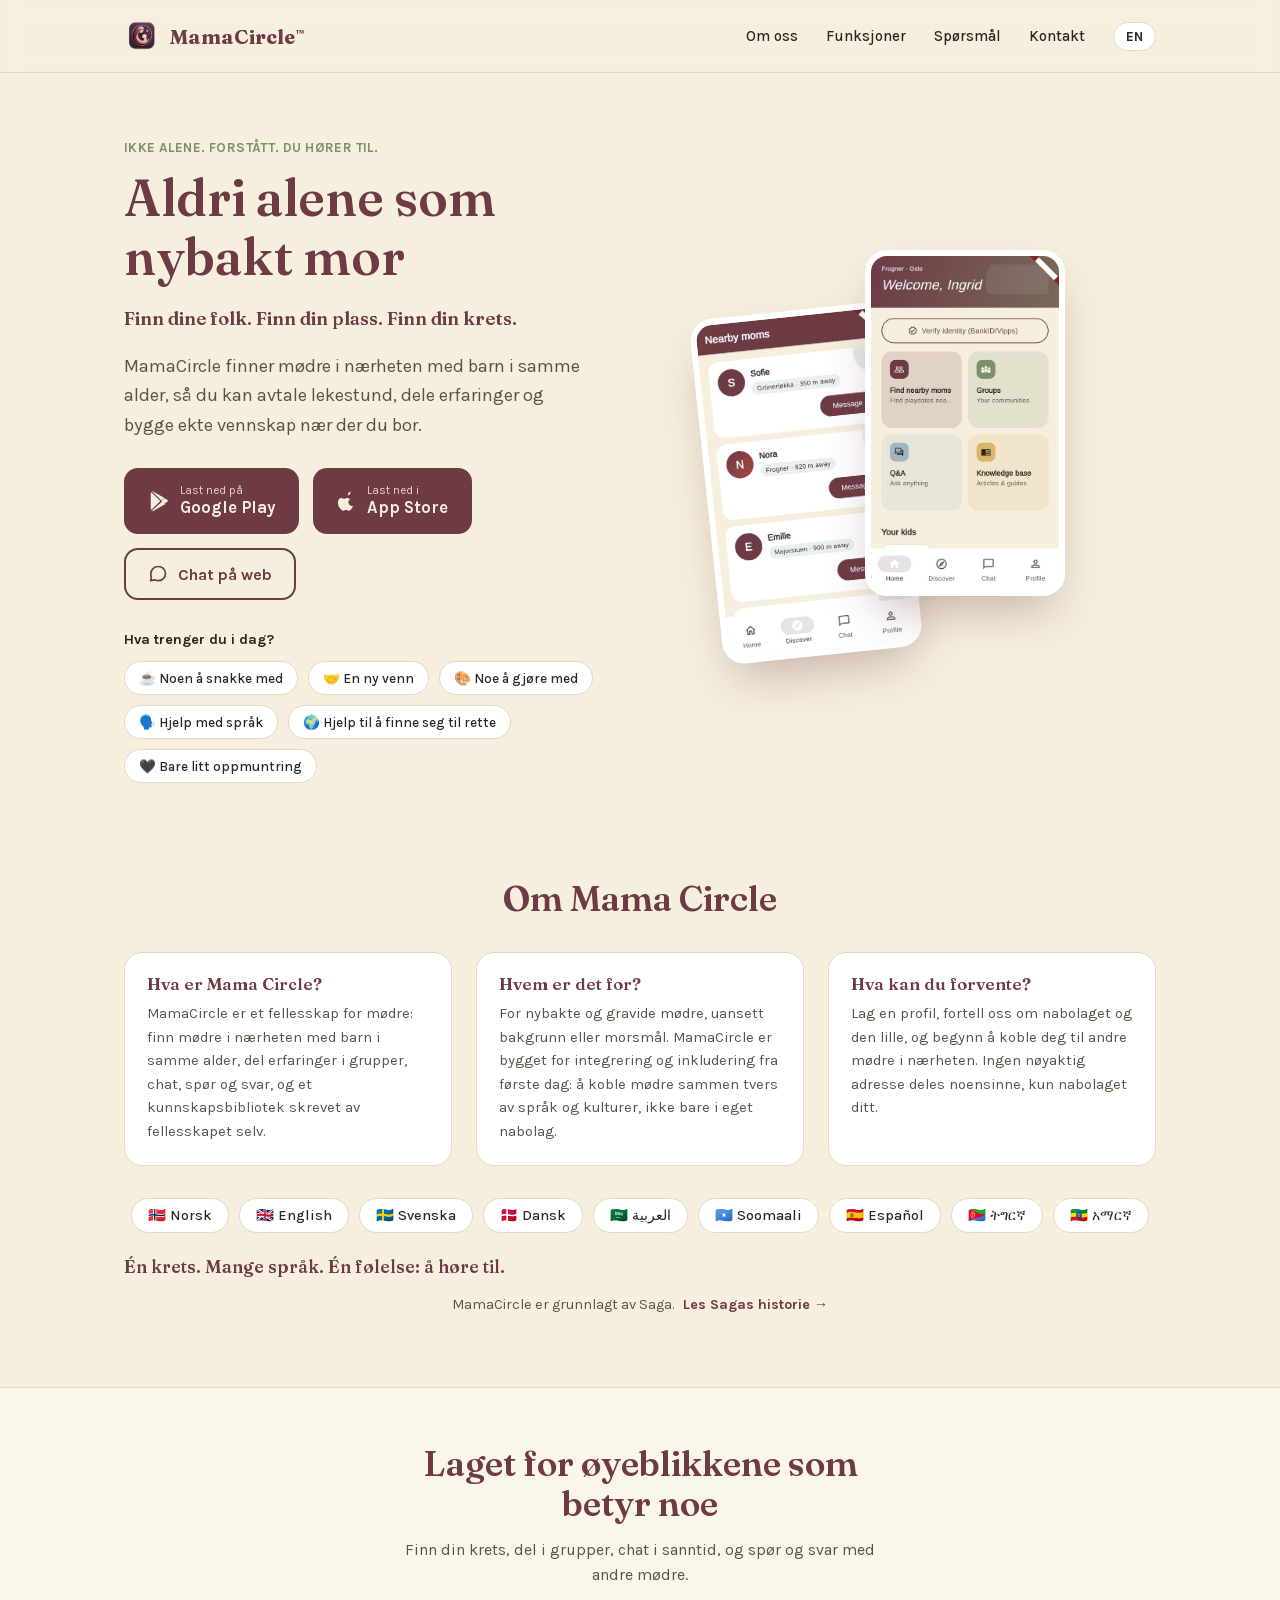
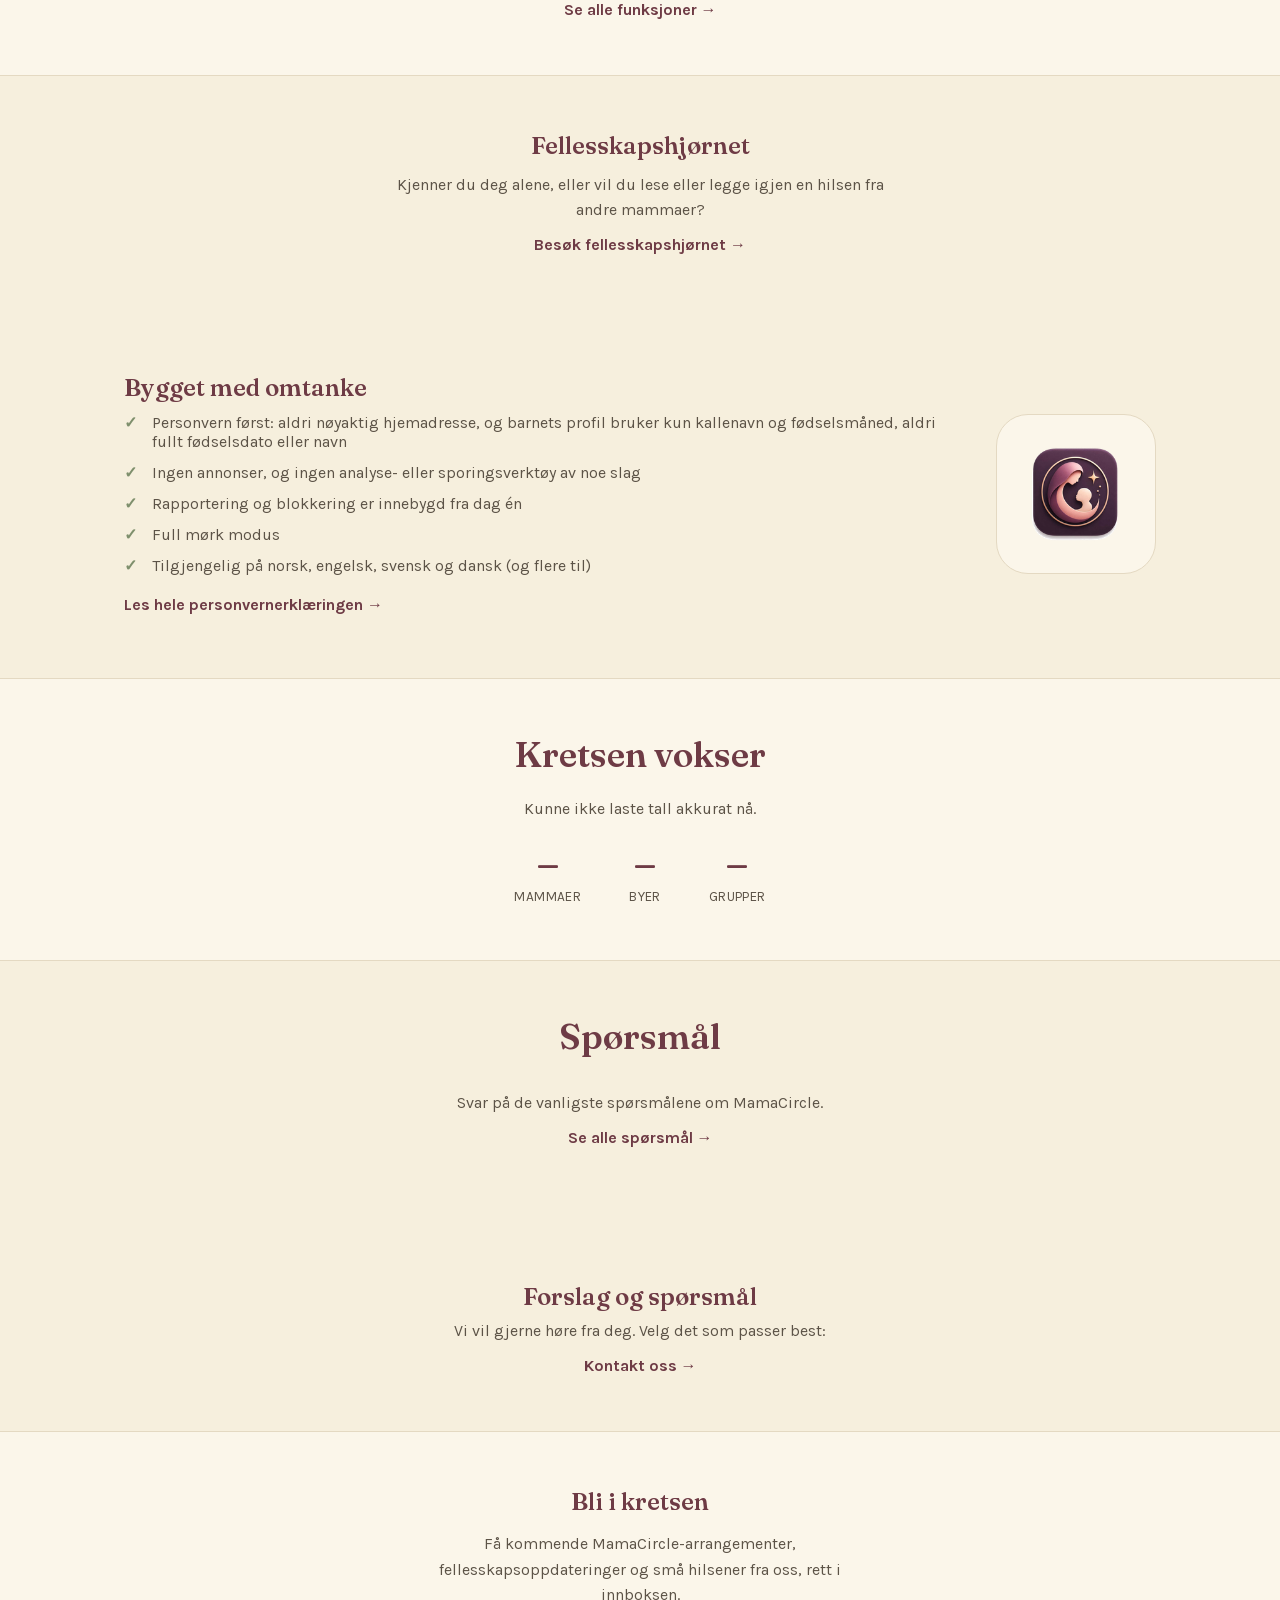
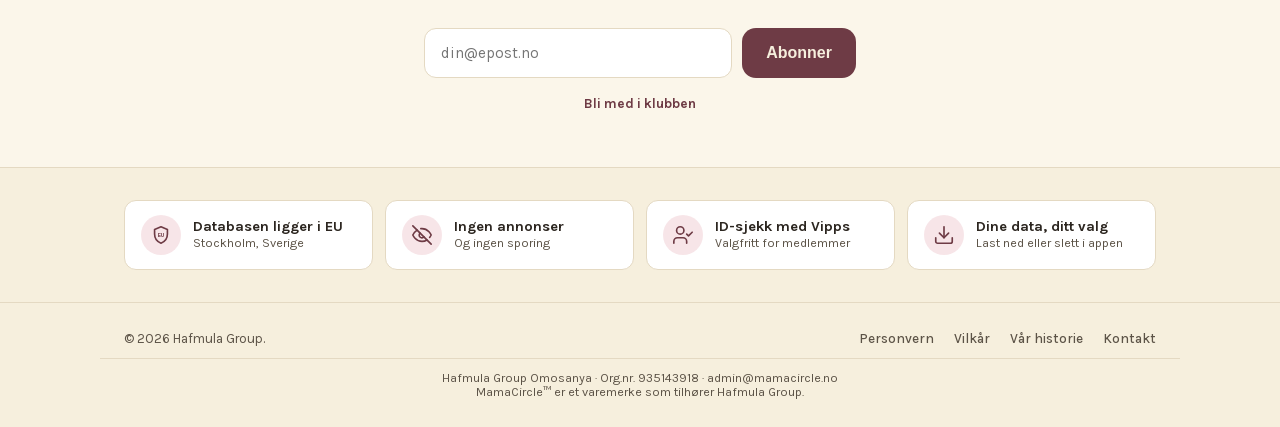
==== index.html @ 80c521e2 "Trust strip above the footer; fonts served from this site, not Google Four tiles on the seven main p" ====
<!doctype html>
<html lang="nb" data-lang="nb">
<head>
<meta charset="UTF-8">
<meta name="viewport" content="width=device-width, initial-scale=1.0">
<title>MamaCircle: Aldri alene som nybakt mor</title>
<meta name="description" content="MamaCircle kobler nybakte mødre sammen: finn mødre i nærheten med barn i samme alder, del erfaringer i grupper, chat, spørsmål og svar, og et kunnskapsbibliotek.">
<meta property="og:title" content="MamaCircle">
<meta property="og:description" content="Finn mødre i nærheten, del reisen, og stå aldri alene som mor.">
<meta property="og:image" content="https://mamacircle.no/assets/icons/og-image.jpg">
<meta property="og:type" content="website">
<meta property="og:url" content="https://mamacircle.no/">
<meta name="twitter:card" content="summary_large_image">
<link rel="icon" type="image/png" sizes="32x32" href="assets/icons/favicon-32.png">
<link rel="icon" type="image/png" sizes="16x16" href="assets/icons/favicon-16.png">
<link rel="apple-touch-icon" sizes="180x180" href="assets/icons/apple-touch-icon.png">
<link rel="preload" href="assets/fonts/karla-latin.woff2" as="font" type="font/woff2" crossorigin>
<link rel="preload" href="assets/fonts/fraunces-latin.woff2" as="font" type="font/woff2" crossorigin>
<link rel="stylesheet" href="styles.css">
</head>
<body>

<header class="site-header">
  <div class="wrap header-inner">
    <a class="brand" href="index.html">
      <img src="assets/icons/logo-96.png" alt="" width="36" height="36">
      <span>MamaCircle<sup class="tm" aria-hidden="true">™</sup></span>
    </a>
    <nav class="header-nav">
      <a href="index.html#about" data-i18n="nav.about">Om oss</a>
      <a href="features.html" data-i18n="nav.features">Funksjoner</a>
      <a href="faq.html" data-i18n="nav.faq">Spørsmål</a>
      <a href="contact.html" data-i18n="nav.contact">Kontakt</a>
      <button id="lang-toggle" class="lang-toggle" aria-label="Switch language">EN</button>
    </nav>
  </div>
</header>

<main id="top">

  <section class="hero">
    <div class="wrap hero-inner">
      <div class="hero-copy">
        <p class="hero-kicker" data-i18n="hero.kicker">Ikke alene. Forstått. Du hører til.</p>
        <h1 data-i18n="hero.title">Aldri alene som nybakt mor</h1>
        <p class="hero-tagline" data-i18n="hero.tagline">Finn dine folk. Finn din plass. Finn din krets.</p>
        <p class="hero-sub" data-i18n="hero.subtitle">MamaCircle finner mødre i nærheten med barn i samme alder, så du kan avtale lekestund, dele erfaringer og bygge ekte vennskap nær der du bor.</p>
        <div class="hero-actions">
          <a class="btn btn-primary store-badge" href="https://play.google.com/store/apps/details?id=com.hafmulagroup.mamacircle.app" target="_blank" rel="noopener">
            <svg viewBox="0 0 24 24" width="22" height="22" fill="currentColor" aria-hidden="true"><path d="M3.6 2.4c-.4.3-.6.8-.6 1.3v16.6c0 .5.2 1 .6 1.3l9.9-9.6L3.6 2.4Z"/><path d="M17.9 8.6 5.1 1.3c-.4-.2-.8-.2-1.1-.1l10.4 10.1 3.5-2.7Z"/><path d="M14.4 12l3.5 2.7 3-1.7c.9-.5.9-1.8 0-2.3l-3-1.7-3.5 2.7v.3Z"/><path d="M5.1 22.7c.3.1.7.1 1.1-.1l12.8-7.4-3.5-2.7L4 22.6l1.1.1Z"/></svg>
            <span>
              <small data-i18n="hero.get_it">Last ned på</small>
              Google Play
            </span>
          </a>
          <a class="btn btn-primary store-badge" href="https://apps.apple.com/no/app/mamacircle/id6808782591" target="_blank" rel="noopener">
            <svg viewBox="0 0 24 24" width="20" height="20" fill="currentColor" aria-hidden="true"><path d="M16.4 1c.1 1-.3 2-.9 2.8-.6.8-1.6 1.4-2.6 1.3-.1-1 .4-2 1-2.7.6-.8 1.7-1.4 2.5-1.4Zm2.9 17c-.5 1.1-.8 1.6-1.4 2.6-.9 1.3-2.1 3-3.6 3-1.4 0-1.7-.9-3.5-.9-1.8 0-2.2.9-3.6.9-1.5 0-2.6-1.5-3.5-2.8C1.4 18.1.4 14 1.7 11.1c.7-1.6 2-2.7 3.4-2.7 1.4 0 2.2.9 3.5.9 1.2 0 1.8-.9 3.5-.9 1.3 0 2.7.7 3.6 1.9-3.2 1.8-2.7 6.2 1.6 7.7Z"/></svg>
            <span>
              <small data-i18n="hero.appStoreSub">Last ned i</small>
              App Store
            </span>
          </a>
          <a class="btn btn-secondary" href="https://app.mamacircle.no" target="_blank" rel="noopener">
            <svg viewBox="0 0 24 24" width="20" height="20" fill="none" stroke="currentColor" stroke-width="2" stroke-linecap="round" stroke-linejoin="round" aria-hidden="true"><path d="M21 11.5a8.5 8.5 0 0 1-8.5 8.5 8.4 8.4 0 0 1-3.9-.94L3 20l1.06-3.5A8.4 8.4 0 0 1 3.5 11.5 8.5 8.5 0 0 1 12 3a8.5 8.5 0 0 1 9 8.5Z"/></svg>
            <span data-i18n="hero.chat_web">Chat på web</span>
          </a>
        </div>

        <div class="hero-needs">
          <p class="hero-needs-heading" data-i18n="hero.needToday">Hva trenger du i dag?</p>
          <div class="hero-needs-row">
            <a class="need-chip" href="https://app.mamacircle.no" target="_blank" rel="noopener" data-i18n="hero.needTalk">☕ Noen å snakke med</a>
            <a class="need-chip" href="#about" data-i18n="hero.needFriend">🤝 En ny venn</a>
            <a class="need-chip" href="#faq" data-i18n="hero.needActivity">🎨 Noe å gjøre med</a>
            <a class="need-chip" href="#languages" data-i18n="hero.needLanguage">🗣️ Hjelp med språk</a>
            <a class="need-chip" href="#about" data-i18n="hero.needSettling">🌍 Hjelp til å finne seg til rette</a>
            <a class="need-chip" href="community.html#alone" data-i18n="hero.needEncouragement">🖤 Bare litt oppmuntring</a>
          </div>
        </div>
      </div>
      <div class="hero-art" aria-hidden="true">
        <img class="phone-shot phone-shot-1" src="assets/screenshots/01_home.jpg" alt="">
        <img class="phone-shot phone-shot-2" src="assets/screenshots/02_discover.jpg" alt="">
      </div>
    </div>
  </section>

  <section id="about" class="about">
    <div class="wrap">
      <h2 data-i18n="about.heading">Om Mama Circle</h2>
      <div class="about-grid">
        <div class="about-card">
          <h3 data-i18n="about.what.heading">Hva er Mama Circle?</h3>
          <p data-i18n="about.what.body">MamaCircle er et fellesskap for mødre: finn mødre i nærheten med barn i samme alder, del erfaringer i grupper, chat, spør og svar, og et kunnskapsbibliotek skrevet av fellesskapet selv.</p>
        </div>
        <div class="about-card">
          <h3 data-i18n="about.who.heading">Hvem er det for?</h3>
          <p data-i18n="about.who.body">For nybakte og gravide mødre, uansett bakgrunn eller morsmål. MamaCircle er bygget for integrering og inkludering fra første dag: å koble mødre sammen tvers av språk og kulturer, ikke bare i eget nabolag.</p>
        </div>
        <div class="about-card">
          <h3 data-i18n="about.expect.heading">Hva kan du forvente?</h3>
          <p data-i18n="about.expect.body">Lag en profil, fortell oss om nabolaget og den lille, og begynn å koble deg til andre mødre i nærheten. Ingen nøyaktig adresse deles noensinne, kun nabolaget ditt.</p>
        </div>
      </div>
      <div id="languages" class="language-badges" aria-hidden="true">
        <span class="lang-badge">🇳🇴 Norsk</span>
        <span class="lang-badge">🇬🇧 English</span>
        <span class="lang-badge">🇸🇪 Svenska</span>
        <span class="lang-badge">🇩🇰 Dansk</span>
        <span class="lang-badge">🇸🇦 العربية</span>
        <span class="lang-badge">🇸🇴 Soomaali</span>
        <span class="lang-badge">🇪🇸 Español</span>
        <span class="lang-badge">🇪🇷 ትግርኛ</span>
        <span class="lang-badge">🇪🇹 አማርኛ</span>
      </div>
      <p class="languages-tagline" data-i18n="languages.tagline">Én krets. Mange språk. Én følelse: å høre til.</p>
      <p class="about-founder-mention">
        <span data-i18n="about.founder_mention">MamaCircle er grunnlagt av Saga.</span>
        <a class="link-more" href="founder.html" data-i18n="founder.teaser_cta">Les Sagas historie →</a>
      </p>
    </div>
  </section>

  <section id="features" class="features features-teaser">
    <div class="wrap section-teaser">
      <h2 data-i18n="features.heading">Laget for øyeblikkene som betyr noe</h2>
      <p data-i18n="features.teaser_body">Finn din krets, del i grupper, chat i sanntid, og spør og svar med andre mødre.</p>
      <a class="link-more" href="features.html" data-i18n="features.teaser_cta">Se alle funksjoner →</a>
    </div>
  </section>

  <section id="community" class="community-teaser">
    <div class="wrap section-teaser">
      <h2 data-i18n="community.teaser_heading">Fellesskapshjørnet</h2>
      <p data-i18n="community.teaser_body">Kjenner du deg alene, eller vil du lese eller legge igjen en hilsen fra andre mammaer?</p>
      <a class="link-more" href="community.html" data-i18n="community.teaser_cta">Besøk fellesskapshjørnet →</a>
    </div>
  </section>

  <section id="privacy" class="privacy">
    <div class="wrap privacy-inner">
      <div class="privacy-copy">
        <h2 data-i18n="privacy.heading">Bygget med omtanke</h2>
        <ul class="privacy-list">
          <li data-i18n="privacy.item1">Personvern først: aldri nøyaktig hjemadresse, og barnets profil bruker kun kallenavn og fødselsmåned, aldri fullt fødselsdato eller navn</li>
          <li data-i18n="privacy.item2">Ingen annonser, og ingen analyse- eller sporingsverktøy av noe slag</li>
          <li data-i18n="privacy.item3">Rapportering og blokkering er innebygd fra dag én</li>
          <li data-i18n="privacy.item4">Full mørk modus</li>
          <li data-i18n="privacy.item5">Tilgjengelig på norsk, engelsk, svensk og dansk (og flere til)</li>
        </ul>
        <a class="link-more" href="https://cashmula.github.io/mamacircle-legal/" target="_blank" rel="noopener" data-i18n="privacy.link">Les hele personvernerklæringen →</a>
      </div>
      <div class="privacy-art" aria-hidden="true">
        <img src="assets/icons/logo-192.png" alt="" width="120" height="120">
      </div>
    </div>
  </section>

  <section id="stats" class="stats">
    <div class="wrap">
      <h2 data-i18n="stats.heading">Kretsen vokser</h2>
      <p id="stats-loading" data-i18n="stats.loading">Teller kretsen...</p>
      <p id="stats-error" data-i18n="stats.error" hidden></p>
      <div id="stats-numbers" class="stats-numbers" hidden>
        <div class="stat-item">
          <span id="stat-mamas" class="stat-number">–</span>
          <span class="stat-label" data-i18n="stats.mamas">Mammaer</span>
        </div>
        <div class="stat-item">
          <span id="stat-cities" class="stat-number">–</span>
          <span class="stat-label" data-i18n="stats.cities">Byer</span>
        </div>
        <div class="stat-item">
          <span id="stat-groups" class="stat-number">–</span>
          <span class="stat-label" data-i18n="stats.groups">Grupper</span>
        </div>
      </div>
    </div>
  </section>

  <section id="faq" class="faq">
    <div class="wrap section-teaser">
      <h2 data-i18n="faq.heading">Spørsmål</h2>
      <p data-i18n="faq.teaser_body">Svar på de vanligste spørsmålene om MamaCircle.</p>
      <a class="link-more" href="faq.html" data-i18n="faq.teaser_cta">Se alle spørsmål →</a>
    </div>
  </section>

  <section id="contact" class="contact">
    <div class="wrap contact-inner section-teaser">
      <h2 data-i18n="contact.heading">Forslag og spørsmål</h2>
      <p data-i18n="contact.body">Vi vil gjerne høre fra deg. Velg det som passer best:</p>
      <a class="link-more" href="contact.html" data-i18n="contact.teaser_cta">Kontakt oss →</a>
    </div>
  </section>

  <section id="newsletter" class="newsletter">
    <div class="wrap newsletter-inner">
      <h2 data-i18n="newsletter.heading">Bli i kretsen</h2>
      <p data-i18n="newsletter.body">Få kommende MamaCircle-arrangementer, fellesskapsoppdateringer og små hilsener fra oss, rett i innboksen.</p>
      <form id="newsletter-form" class="newsletter-form">
        <input type="email" id="newsletter-email" required
               placeholder="din@epost.no" data-i18n-placeholder="newsletter.placeholder"
               aria-label="Email">
        <button type="submit" class="btn btn-primary" data-i18n="newsletter.button">Abonner</button>
      </form>
      <p id="newsletter-status" class="newsletter-status" hidden></p>
      <a class="link-more newsletter-secondary" href="#top" data-i18n="joinclub.button">Bli med i klubben</a>
    </div>
  </section>

</main>

<section class="trust" aria-labelledby="trust-heading">
  <div class="wrap">
    <h2 id="trust-heading" class="visually-hidden" data-i18n="trust.heading">Personvern og trygghet</h2>
    <ul class="trust-grid">
      <li><a class="trust-item" href="https://cashmula.github.io/mamacircle-legal/#transfers" target="_blank" rel="noopener">
        <span class="trust-icon" aria-hidden="true"><svg viewBox="0 0 24 24" fill="none" stroke="currentColor" stroke-width="1.8" stroke-linecap="round" stroke-linejoin="round"><path d="M12 3l7 3v5c0 4.5-3 8.5-7 10-4-1.5-7-5.5-7-10V6l7-3z"/><text x="12" y="14.6" text-anchor="middle" font-size="6.6" font-weight="700" fill="currentColor" stroke="none">EU</text></svg></span>
        <span class="trust-text"><span class="trust-title" data-i18n="trust.eu">Databasen ligger i EU</span><span class="trust-sub" data-i18n="trust.euSub">Stockholm, Sverige</span></span>
      </a></li>
      <li><a class="trust-item" href="https://cashmula.github.io/mamacircle-legal/#use" target="_blank" rel="noopener">
        <span class="trust-icon" aria-hidden="true"><svg viewBox="0 0 24 24" fill="none" stroke="currentColor" stroke-width="1.8" stroke-linecap="round" stroke-linejoin="round"><path d="M9.88 9.88a3 3 0 1 0 4.24 4.24"/><path d="M10.73 5.08A10.43 10.43 0 0 1 12 5c7 0 10 7 10 7a13.16 13.16 0 0 1-1.67 2.68"/><path d="M6.61 6.61A13.53 13.53 0 0 0 2 12s3 7 10 7a9.74 9.74 0 0 0 5.39-1.61"/><line x1="2" y1="2" x2="22" y2="22"/></svg></span>
        <span class="trust-text"><span class="trust-title" data-i18n="trust.ads">Ingen annonser</span><span class="trust-sub" data-i18n="trust.adsSub">Og ingen sporing</span></span>
      </a></li>
      <li><a class="trust-item" href="https://cashmula.github.io/mamacircle-legal/#collect" target="_blank" rel="noopener">
        <span class="trust-icon" aria-hidden="true"><svg viewBox="0 0 24 24" fill="none" stroke="currentColor" stroke-width="1.8" stroke-linecap="round" stroke-linejoin="round"><path d="M16 21v-2a4 4 0 0 0-4-4H6a4 4 0 0 0-4 4v2"/><circle cx="9" cy="7" r="4"/><polyline points="16 11 18 13 22 9"/></svg></span>
        <span class="trust-text"><span class="trust-title" data-i18n="trust.vipps">ID-sjekk med Vipps</span><span class="trust-sub" data-i18n="trust.vippsSub">Valgfritt for medlemmer</span></span>
      </a></li>
      <li><a class="trust-item" href="https://cashmula.github.io/mamacircle-legal/#rights" target="_blank" rel="noopener">
        <span class="trust-icon" aria-hidden="true"><svg viewBox="0 0 24 24" fill="none" stroke="currentColor" stroke-width="1.8" stroke-linecap="round" stroke-linejoin="round"><path d="M21 15v4a2 2 0 0 1-2 2H5a2 2 0 0 1-2-2v-4"/><polyline points="7 10 12 15 17 10"/><line x1="12" y1="15" x2="12" y2="3"/></svg></span>
        <span class="trust-text"><span class="trust-title" data-i18n="trust.data">Dine data, ditt valg</span><span class="trust-sub" data-i18n="trust.dataSub">Last ned eller slett i appen</span></span>
      </a></li>
    </ul>
  </div>
</section>

<footer class="site-footer">
  <div class="wrap footer-inner">
    <span data-i18n="footer.copy">© 2026 Hafmula Group.</span>
    <div class="footer-links">
      <a href="https://cashmula.github.io/mamacircle-legal/" target="_blank" rel="noopener" data-i18n="footer.privacy">Personvern</a>
      <a href="https://cashmula.github.io/mamacircle-legal/terms/" target="_blank" rel="noopener" data-i18n="footer.terms">Vilkår</a>
      <a href="founder.html" data-i18n="footer.founder">Vår historie</a>
      <a href="contact.html" data-i18n="footer.contact">Kontakt</a>
    </div>
  </div>
  <div class="wrap footer-legal" data-i18n="footer.legal">Hafmula Group Omosanya &middot; Org.nr. 935143918 &middot; <a href="mailto:admin@mamacircle.no">admin@mamacircle.no</a></div>
</footer>

<script src="i18n.js"></script>
<script src="site.js"></script>
</body>
</html>
---- styles.css ----
/* Fonts are served from this site, never from Google: loading them from
   fonts.googleapis.com sent every visitor's IP address to Google
   (2026-11-18). Fraunces and Karla, SIL Open Font License 1.1 (licences in
   assets/fonts/). Variable files from Google Fonts, latin and latin-ext only;
   the browser fetches latin-ext only for a character in its unicode-range. */
@font-face {
  font-family: "Fraunces";
  font-style: normal;
  font-weight: 600 700;
  font-display: swap;
  src: url(assets/fonts/fraunces-latin-ext.woff2) format("woff2");
  unicode-range: U+0100-02BA, U+02BD-02C5, U+02C7-02CC, U+02CE-02D7, U+02DD-02FF, U+0304, U+0308, U+0329, U+1D00-1DBF, U+1E00-1E9F, U+1EF2-1EFF, U+2020, U+20A0-20AB, U+20AD-20C4, U+2113, U+2C60-2C7F, U+A720-A7FF;
}
@font-face {
  font-family: "Fraunces";
  font-style: normal;
  font-weight: 600 700;
  font-display: swap;
  src: url(assets/fonts/fraunces-latin.woff2) format("woff2");
  unicode-range: U+0000-00FF, U+0131, U+0152-0153, U+02BB-02BC, U+02C6, U+02DA, U+02DC, U+0304, U+0308, U+0329, U+2000-206F, U+20AC, U+2122, U+2191, U+2193, U+2212, U+2215, U+FEFF, U+FFFD;
}
@font-face {
  font-family: "Karla";
  font-style: normal;
  font-weight: 400 700;
  font-display: swap;
  src: url(assets/fonts/karla-latin-ext.woff2) format("woff2");
  unicode-range: U+0100-02BA, U+02BD-02C5, U+02C7-02CC, U+02CE-02D7, U+02DD-02FF, U+0304, U+0308, U+0329, U+1D00-1DBF, U+1E00-1E9F, U+1EF2-1EFF, U+2020, U+20A0-20AB, U+20AD-20C4, U+2113, U+2C60-2C7F, U+A720-A7FF;
}
@font-face {
  font-family: "Karla";
  font-style: normal;
  font-weight: 400 700;
  font-display: swap;
  src: url(assets/fonts/karla-latin.woff2) format("woff2");
  unicode-range: U+0000-00FF, U+0131, U+0152-0153, U+02BB-02BC, U+02C6, U+02DA, U+02DC, U+0304, U+0308, U+0329, U+2000-206F, U+20AC, U+2122, U+2191, U+2193, U+2212, U+2215, U+FEFF, U+FFFD;
}

:root {
  --cream: #F6EFDD;
  --blush: #E8B4BC;
  --rosewood: #6E3B45;
  --sage: #7E8F6C;
  --mist: #9FB7C0;
  --surface: #FFFFFF;
  --surface-muted: #FBF6EA;
  --border: #E4D9C2;
  --ink: #2C2620;
  --ink-soft: #5C5347;
  --gold: #D9B76A;
}

@media (prefers-color-scheme: dark) {
  :root {
    --cream: #10262D;
    --blush: #B98089;
    --rosewood: #E0A3AC;
    --sage: #A9BD97;
    --mist: #BCD3DA;
    --surface: #16303A;
    --surface-muted: #1B3A45;
    --border: #2A4A55;
    --ink: #F2E9D8;
    --ink-soft: #C9BEAC;
    --gold: #E4C687;
  }
}

* { box-sizing: border-box; }

html, body {
  margin: 0;
  padding: 0;
  background: var(--cream);
  color: var(--ink);
  font-family: "Karla", sans-serif;
  scroll-behavior: smooth;
}

h1, h2, h3 {
  font-family: "Fraunces", serif;
  font-weight: 600;
  line-height: 1.15;
  margin: 0 0 0.5em;
  color: var(--rosewood);
}

p { line-height: 1.6; color: var(--ink-soft); }

a { color: var(--rosewood); text-decoration: none; }
a:hover { text-decoration: underline; }

.wrap {
  max-width: 1080px;
  margin: 0 auto;
  padding: 0 24px;
}

/* Header */
.site-header {
  position: sticky;
  top: 0;
  z-index: 10;
  background: color-mix(in srgb, var(--cream) 88%, transparent);
  backdrop-filter: blur(8px);
  border-bottom: 1px solid var(--border);
}

.header-inner {
  display: flex;
  align-items: center;
  justify-content: space-between;
  height: 72px;
}

.brand {
  display: flex;
  align-items: center;
  gap: 10px;
  font-family: "Fraunces", serif;
  font-weight: 700;
  font-size: 1.25rem;
  color: var(--rosewood);
}
.brand img { border-radius: 10px; }

.header-nav {
  display: flex;
  align-items: center;
  gap: 28px;
}
.header-nav a {
  color: var(--ink);
  font-weight: 500;
  font-size: 0.95rem;
}

.lang-toggle {
  border: 1px solid var(--border);
  background: var(--surface);
  color: var(--ink);
  font-family: "Karla", sans-serif;
  font-weight: 700;
  font-size: 0.85rem;
  padding: 6px 12px;
  border-radius: 999px;
  cursor: pointer;
}
.lang-toggle:hover { border-color: var(--rosewood); color: var(--rosewood); }

/* Hero */
.hero { padding: 64px 0 40px; }

.hero-inner {
  display: grid;
  grid-template-columns: 1.1fr 1fr;
  gap: 48px;
  align-items: center;
}

.hero-copy h1 {
  font-size: clamp(2.1rem, 4vw, 3.2rem);
  max-width: 14ch;
}

.hero-sub {
  font-size: 1.15rem;
  max-width: 42ch;
  margin-bottom: 28px;
}

.hero-actions {
  margin-bottom: 14px;
  display: flex;
  flex-wrap: wrap;
  gap: 14px;
}

.btn {
  display: inline-flex;
  align-items: center;
  gap: 10px;
  padding: 14px 22px;
  border-radius: 14px;
  font-weight: 700;
  font-size: 1rem;
  cursor: pointer;
  border: 2px solid transparent;
}

.btn-secondary {
  background: transparent;
  border-color: var(--rosewood);
  color: var(--rosewood);
}
.btn-secondary:hover { background: color-mix(in srgb, var(--rosewood) 10%, transparent); text-decoration: none; }

.btn-primary {
  background: var(--rosewood);
  color: var(--cream);
}
.btn-primary:hover { background: color-mix(in srgb, var(--rosewood) 88%, black); text-decoration: none; }

.store-badge small {
  display: block;
  font-weight: 400;
  font-size: 0.72rem;
  opacity: 0.85;
  text-transform: none;
}
.store-badge span { line-height: 1.2; font-size: 1.05rem; }

.hero-note {
  font-size: 0.85rem;
  color: var(--ink-soft);
  max-width: 38ch;
}

.hero-download-steps {
  font-size: 0.85rem;
  color: var(--ink-soft);
  max-width: 42ch;
  margin: 0 0 14px;
  padding-left: 0;
}
.hero-download-steps-iphone-note {
  margin: 0 0 10px;
}
.hero-download-steps-heading {
  font-weight: 700;
  color: var(--ink);
  margin-bottom: 6px;
}
.hero-download-steps-list {
  margin: 0;
  padding-left: 1.3em;
}
.hero-download-steps-list li { margin-bottom: 3px; }

.hero-art {
  position: relative;
  height: 420px;
  display: flex;
  justify-content: center;
}
.phone-shot {
  position: absolute;
  width: 200px;
  border-radius: 22px;
  box-shadow: 0 24px 48px -12px color-mix(in srgb, var(--rosewood) 35%, transparent);
  border: 6px solid var(--surface);
}
.phone-shot-1 { top: 0; left: 38%; z-index: 2; }
.phone-shot-2 { top: 60px; left: 4%; transform: rotate(-6deg); z-index: 1; }

/* Features */
.features { padding: 56px 0; background: var(--surface-muted); border-top: 1px solid var(--border); border-bottom: 1px solid var(--border); }
.features h2 { text-align: center; font-size: clamp(1.6rem, 3vw, 2.2rem); margin-bottom: 40px; }
.features-teaser h2 { margin-bottom: 12px; }

.feature-grid {
  display: grid;
  grid-template-columns: repeat(4, 1fr);
  gap: 24px;
}

.feature-card {
  background: var(--surface);
  border: 1px solid var(--border);
  border-radius: 18px;
  padding: 20px;
  display: flex;
  flex-direction: column;
}

.feature-shot {
  width: 100%;
  border-radius: 12px;
  margin-bottom: 16px;
  border: 1px solid var(--border);
}

.feature-card h3 {
  font-size: 1.1rem;
  margin-bottom: 8px;
}

.feature-card p {
  font-size: 0.92rem;
  margin: 0;
}

/* Privacy */
.privacy { padding: 64px 0; }
.privacy-inner {
  display: grid;
  grid-template-columns: 1fr auto;
  gap: 48px;
  align-items: center;
}

.privacy-list {
  padding: 0;
  margin: 0 0 20px;
  list-style: none;
  display: flex;
  flex-direction: column;
  gap: 12px;
}
.privacy-list li {
  padding-left: 28px;
  position: relative;
  color: var(--ink-soft);
}
.privacy-list li::before {
  content: "✓";
  position: absolute;
  left: 0;
  color: var(--sage);
  font-weight: 700;
}

.link-more { font-weight: 700; }

.privacy-art {
  width: 160px;
  height: 160px;
  border-radius: 32px;
  background: var(--surface-muted);
  border: 1px solid var(--border);
  display: flex;
  align-items: center;
  justify-content: center;
}

/* Hero additions: kicker, tagline, needs-today chips */
.hero-kicker {
  font-family: "Karla", sans-serif;
  font-weight: 700;
  font-size: 0.85rem;
  letter-spacing: 0.03em;
  text-transform: uppercase;
  color: var(--sage);
  margin: 0 0 10px;
}
.hero-tagline {
  font-family: "Fraunces", serif;
  font-weight: 600;
  font-size: 1.15rem;
  color: var(--rosewood);
  margin: -8px 0 16px;
}
.hero-needs { margin-top: 28px; }
.hero-needs-heading {
  font-weight: 700;
  font-size: 0.9rem;
  color: var(--ink);
  margin: 0 0 10px;
}
.hero-needs-row { display: flex; flex-wrap: wrap; gap: 10px; }
.need-chip {
  display: inline-block;
  padding: 8px 14px;
  border-radius: 999px;
  background: var(--surface);
  border: 1px solid var(--border);
  color: var(--ink);
  font-size: 0.85rem;
  font-weight: 500;
}
.need-chip:hover { border-color: var(--rosewood); color: var(--rosewood); text-decoration: none; }

/* About */
.about { padding: 56px 0; }
.about h2 { text-align: center; margin-bottom: 32px; font-size: clamp(1.6rem, 3vw, 2.2rem); }
.about-grid { display: grid; grid-template-columns: repeat(3, 1fr); gap: 24px; }
.about-card {
  background: var(--surface);
  border: 1px solid var(--border);
  border-radius: 18px;
  padding: 22px;
}
.about-card h3 { font-size: 1.05rem; margin-bottom: 8px; }
.about-card p { font-size: 0.92rem; margin: 0; }
.about .language-badges { margin-top: 32px; }
.about-founder-mention { text-align: center; font-size: 0.9rem; color: var(--ink-soft); margin-top: 12px; }
.about-founder-mention .link-more { margin-left: 6px; }

/* Founder */
.founder { padding: 64px 0; background: var(--surface-muted); border-top: 1px solid var(--border); border-bottom: 1px solid var(--border); }
.founder-inner { max-width: 720px; margin: 0 auto; text-align: center; }
.founder-copy { text-align: left; }
.founder-copy h2 { text-align: center; margin-bottom: 20px; }
.founder-signature {
  font-family: "Fraunces", serif;
  font-weight: 700;
  color: var(--rosewood);
  margin-top: 20px;
}

/* Languages */
.languages { padding: 56px 0; text-align: center; }
.languages h2 { margin-bottom: 24px; font-size: clamp(1.6rem, 3vw, 2.2rem); }
.language-badges { display: flex; flex-wrap: wrap; justify-content: center; gap: 10px; margin-bottom: 20px; }
.lang-badge {
  padding: 8px 16px;
  border-radius: 999px;
  background: var(--surface);
  border: 1px solid var(--border);
  font-size: 0.9rem;
  font-weight: 500;
}
.languages-tagline {
  font-family: "Fraunces", serif;
  font-weight: 600;
  color: var(--rosewood);
  font-size: 1.1rem;
  margin: 0;
}

/* Men With Babies */
.menwithbabies { padding: 8px 0 40px; }
.menwithbabies-inner {
  max-width: 480px;
  margin: 0 auto;
  text-align: center;
  background: var(--surface);
  border: 1px dashed var(--border);
  border-radius: 18px;
  padding: 24px;
}
.badge-soon {
  display: inline-block;
  background: var(--gold);
  color: var(--ink);
  font-weight: 700;
  font-size: 0.72rem;
  text-transform: uppercase;
  letter-spacing: 0.04em;
  padding: 4px 12px;
  border-radius: 999px;
  margin-bottom: 10px;
}
.menwithbabies-inner h3 { margin-bottom: 6px; font-size: 1.05rem; }
.menwithbabies-inner p { margin: 0; font-size: 0.9rem; }

/* Community teaser (homepage) + intro (community.html) */
.community-teaser { padding: 56px 0; }
.community-intro { padding: 64px 0 24px; }
.community-intro h1 { text-align: center; font-size: clamp(1.6rem, 3vw, 2.2rem); }

/* You're not alone */
.alone { padding: 48px 0; text-align: center; }
.alone-inner { max-width: 560px; margin: 0 auto; }
.alone-reveal {
  margin-top: 20px;
  padding: 20px;
  background: var(--surface-muted);
  border: 1px solid var(--border);
  border-radius: 18px;
}
.alone-reveal h3 { margin-bottom: 8px; }
.alone-reveal p { margin-bottom: 12px; }

/* Little note */
.note { padding: 40px 0; text-align: center; }
.note-inner { max-width: 520px; margin: 0 auto; }
.note h3 { font-size: 1rem; margin-bottom: 14px; }
.note-text {
  font-family: "Fraunces", serif;
  font-style: italic;
  font-size: 1.15rem;
  color: var(--ink);
  margin: 0 0 6px;
}
.note-place { font-size: 0.85rem; color: var(--ink-soft); margin: 0 0 14px; }

/* Leave-a-note page (note.html): a real form, not a mailto link */
.write-note { padding: 64px 0 80px; }
.write-note h2 { font-size: clamp(1.6rem, 3vw, 2.2rem); }
.note-form { display: flex; flex-direction: column; gap: 10px; margin-top: 20px; text-align: left; }
.note-form label { font-size: 0.85rem; color: var(--ink-soft); margin-top: 6px; }
.note-form textarea,
.note-form input[type="text"] {
  padding: 12px 16px;
  border-radius: 12px;
  border: 1px solid var(--border);
  background: var(--surface);
  color: var(--ink);
  font-family: "Karla", sans-serif;
  font-size: 0.95rem;
  resize: vertical;
}
.note-form button { margin-top: 6px; align-self: flex-start; }
.note-form-note { font-size: 0.85rem; color: var(--ink-soft); margin-top: 16px; }

/* Stats */
.stats { padding: 56px 0; text-align: center; background: var(--surface-muted); border-top: 1px solid var(--border); border-bottom: 1px solid var(--border); }
.stats h2 { margin-bottom: 20px; font-size: clamp(1.6rem, 3vw, 2.2rem); }
.stats-numbers { display: flex; justify-content: center; gap: 48px; flex-wrap: wrap; }
.stat-item { display: flex; flex-direction: column; align-items: center; }
.stat-number {
  font-family: "Fraunces", serif;
  font-weight: 700;
  font-size: clamp(1.8rem, 4vw, 2.6rem);
  color: var(--rosewood);
}
.stat-label { font-size: 0.85rem; color: var(--ink-soft); text-transform: uppercase; letter-spacing: 0.03em; }

/* Testimonials */
.testimonials { padding: 56px 0; }
.testimonials h2 { text-align: center; margin-bottom: 24px; font-size: clamp(1.6rem, 3vw, 2.2rem); }
.testimonials-empty, #testimonials-empty { text-align: center; max-width: 440px; margin: 0 auto; }
.testimonials-list { display: grid; grid-template-columns: repeat(3, 1fr); gap: 20px; }
.testimonial-card {
  background: var(--surface);
  border: 1px solid var(--border);
  border-radius: 18px;
  padding: 20px;
  margin: 0;
}
.testimonial-card p { font-style: italic; margin: 0 0 10px; }
.testimonial-card cite { font-size: 0.85rem; color: var(--ink-soft); }

/* Contact */
.contact { padding: 56px 0; text-align: center; }
.contact h2 { margin-bottom: 8px; }
.contact-buttons { display: flex; flex-wrap: wrap; justify-content: center; gap: 12px; margin-top: 20px; }
.contact-business { margin-top: 28px; font-size: 0.9rem; }

/* Newsletter */
.newsletter { padding: 56px 0; background: var(--surface-muted); border-top: 1px solid var(--border); border-bottom: 1px solid var(--border); text-align: center; }
.newsletter-inner { max-width: 480px; margin: 0 auto; }
.newsletter-form { display: flex; gap: 10px; margin-top: 20px; }
.newsletter-form input {
  flex: 1;
  padding: 12px 16px;
  border-radius: 12px;
  border: 1px solid var(--border);
  background: var(--surface);
  color: var(--ink);
  font-family: "Karla", sans-serif;
  font-size: 0.95rem;
}
.newsletter-status { margin-top: 14px; font-size: 0.9rem; color: var(--ink-soft); }
.newsletter-secondary { display: block; margin-top: 18px; font-size: 0.85rem; }

/* FAQ */
.faq { padding: 56px 0 80px; }
.faq h2 { text-align: center; margin-bottom: 32px; font-size: clamp(1.6rem, 3vw, 2.2rem); }
.faq-item {
  max-width: 720px;
  margin: 0 auto 24px;
  padding-bottom: 24px;
  border-bottom: 1px solid var(--border);
}
.faq-item:last-child { border-bottom: none; }
.faq-item h3 { font-size: 1.05rem; margin-bottom: 6px; color: var(--ink); }
.faq-item p { margin: 0; font-size: 0.95rem; }

/* Homepage teaser stubs (faq/contact/founder full content lives on its own
   page; these are the short "read more" previews left at the same section
   id so old anchor links keep resolving to something real). */
.section-teaser { max-width: 560px; margin: 0 auto; text-align: center; }
.section-teaser p { margin: 0 0 12px; }

/* Footer */
.site-footer {
  border-top: 1px solid var(--border);
  padding: 28px 0;
}
.footer-inner {
  display: flex;
  justify-content: space-between;
  align-items: center;
  flex-wrap: wrap;
  gap: 12px;
  font-size: 0.85rem;
  color: var(--ink-soft);
}
.footer-links { display: flex; gap: 20px; }
.footer-links a { color: var(--ink-soft); font-weight: 500; }
.footer-legal {
  margin-top: 12px;
  padding-top: 12px;
  border-top: 1px solid var(--border);
  font-size: 0.78rem;
  color: var(--ink-soft);
  text-align: center;
}
.footer-legal a { color: var(--ink-soft); }
.footer-links a:hover { color: var(--rosewood); }

@media (max-width: 900px) {
  .feature-grid { grid-template-columns: repeat(2, 1fr); }
  .hero-inner { grid-template-columns: 1fr; }
  .hero-art { height: 320px; margin-top: 24px; }
  .privacy-inner { grid-template-columns: 1fr; text-align: center; }
  .privacy-list { text-align: left; }
  .privacy-art { margin: 0 auto; }
  .about-grid { grid-template-columns: 1fr; }
  .testimonials-list { grid-template-columns: 1fr; }
  .founder-copy { text-align: center; }
}

@media (max-width: 620px) {
  .header-nav { gap: 14px; }
  .header-nav a:not(.lang-toggle) { display: none; }
  .feature-grid { grid-template-columns: 1fr; }
  .hero { padding: 40px 0 24px; }
  .hero-art { height: 280px; }
  .phone-shot { width: 150px; }
  .newsletter-form { flex-direction: column; }
  .stats-numbers { gap: 28px; }
}

/* Trademark mark after the name in the header (MAMACIRCLE, application 202613365, 2026-10-31; ® once registered). */
.brand .tm { font-size: .42em; font-weight: 500; vertical-align: super; margin-left: 1px; letter-spacing: 0; }

/* Trust strip above the footer on every main page (2026-11-18). Each tile is
   a fact the privacy policy states, linked to that section: our own words,
   never a seal or certification mark we have not been granted. */
.visually-hidden {
  position: absolute; width: 1px; height: 1px; padding: 0; margin: -1px;
  overflow: hidden; clip: rect(0 0 0 0); white-space: nowrap; border: 0;
}
.trust { padding: 32px 0; }
.trust-grid {
  list-style: none; margin: 0; padding: 0;
  display: grid; grid-template-columns: repeat(4, 1fr); gap: 12px;
}
.trust-item {
  display: flex; align-items: center; gap: 12px; height: 100%;
  padding: 14px 16px; background: var(--surface);
  border: 1px solid var(--border); border-radius: 12px; color: var(--ink);
  transition: border-color .15s, transform .15s;
}
.trust-item:hover { text-decoration: none; border-color: var(--rosewood); transform: translateY(-1px); }
.trust-item:focus-visible { outline: 2px solid var(--rosewood); outline-offset: 2px; }
.trust-icon {
  flex: none; width: 40px; height: 40px; border-radius: 50%;
  display: grid; place-items: center; color: var(--rosewood);
  background: color-mix(in srgb, var(--blush) 35%, transparent);
}
.trust-icon svg { width: 22px; height: 22px; }
.trust-icon text { font-family: "Karla", sans-serif; }
.trust-text { display: flex; flex-direction: column; line-height: 1.25; min-width: 0; }
.trust-title { font-weight: 700; font-size: .92rem; }
.trust-sub { font-size: .78rem; color: var(--ink-soft); }

@media (max-width: 900px) {
  .trust-grid { grid-template-columns: repeat(2, 1fr); }
}
@media (max-width: 480px) {
  .trust { padding: 24px 0; }
  .trust-grid { gap: 8px; }
  .trust-item { flex-direction: column; align-items: flex-start; gap: 8px; padding: 12px; }
  .trust-icon { width: 34px; height: 34px; }
  .trust-icon svg { width: 19px; height: 19px; }
}
@media (prefers-reduced-motion: reduce) {
  .trust-item { transition: none; }
  .trust-item:hover { transform: none; }
}
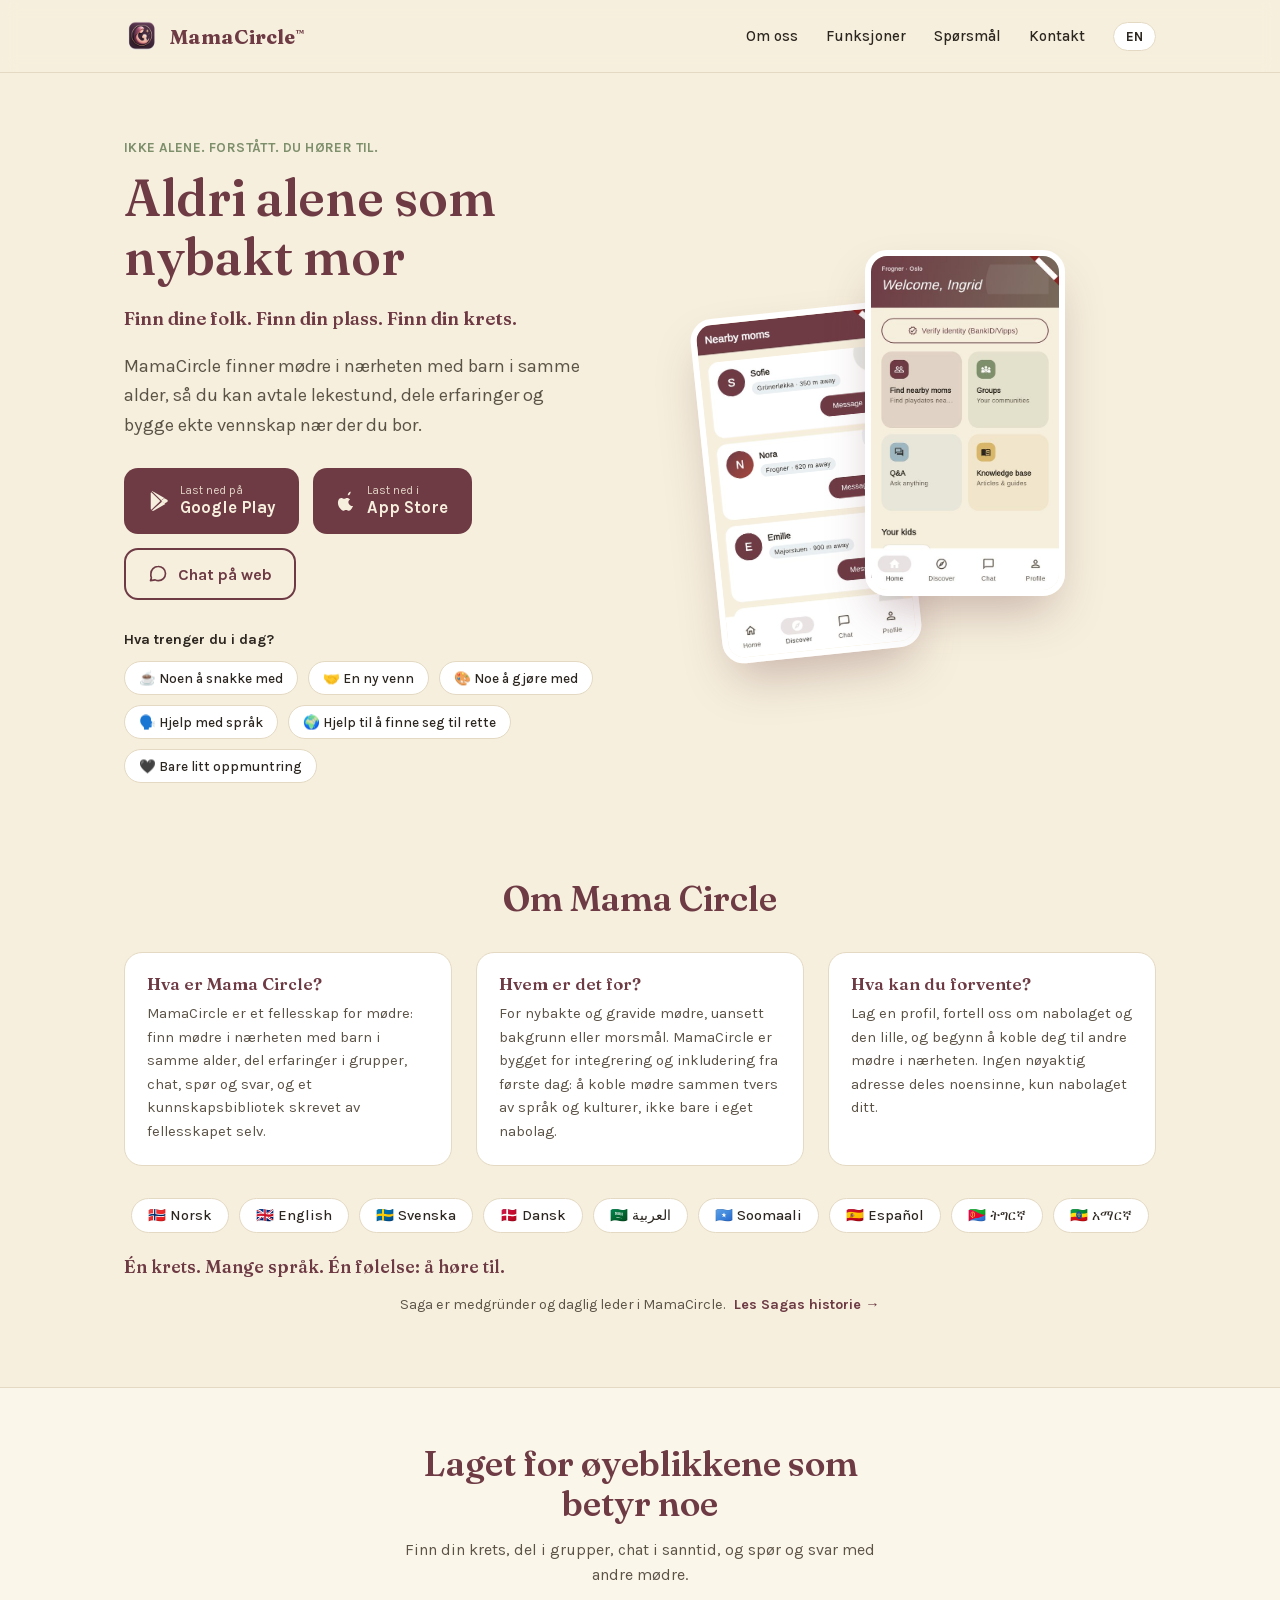
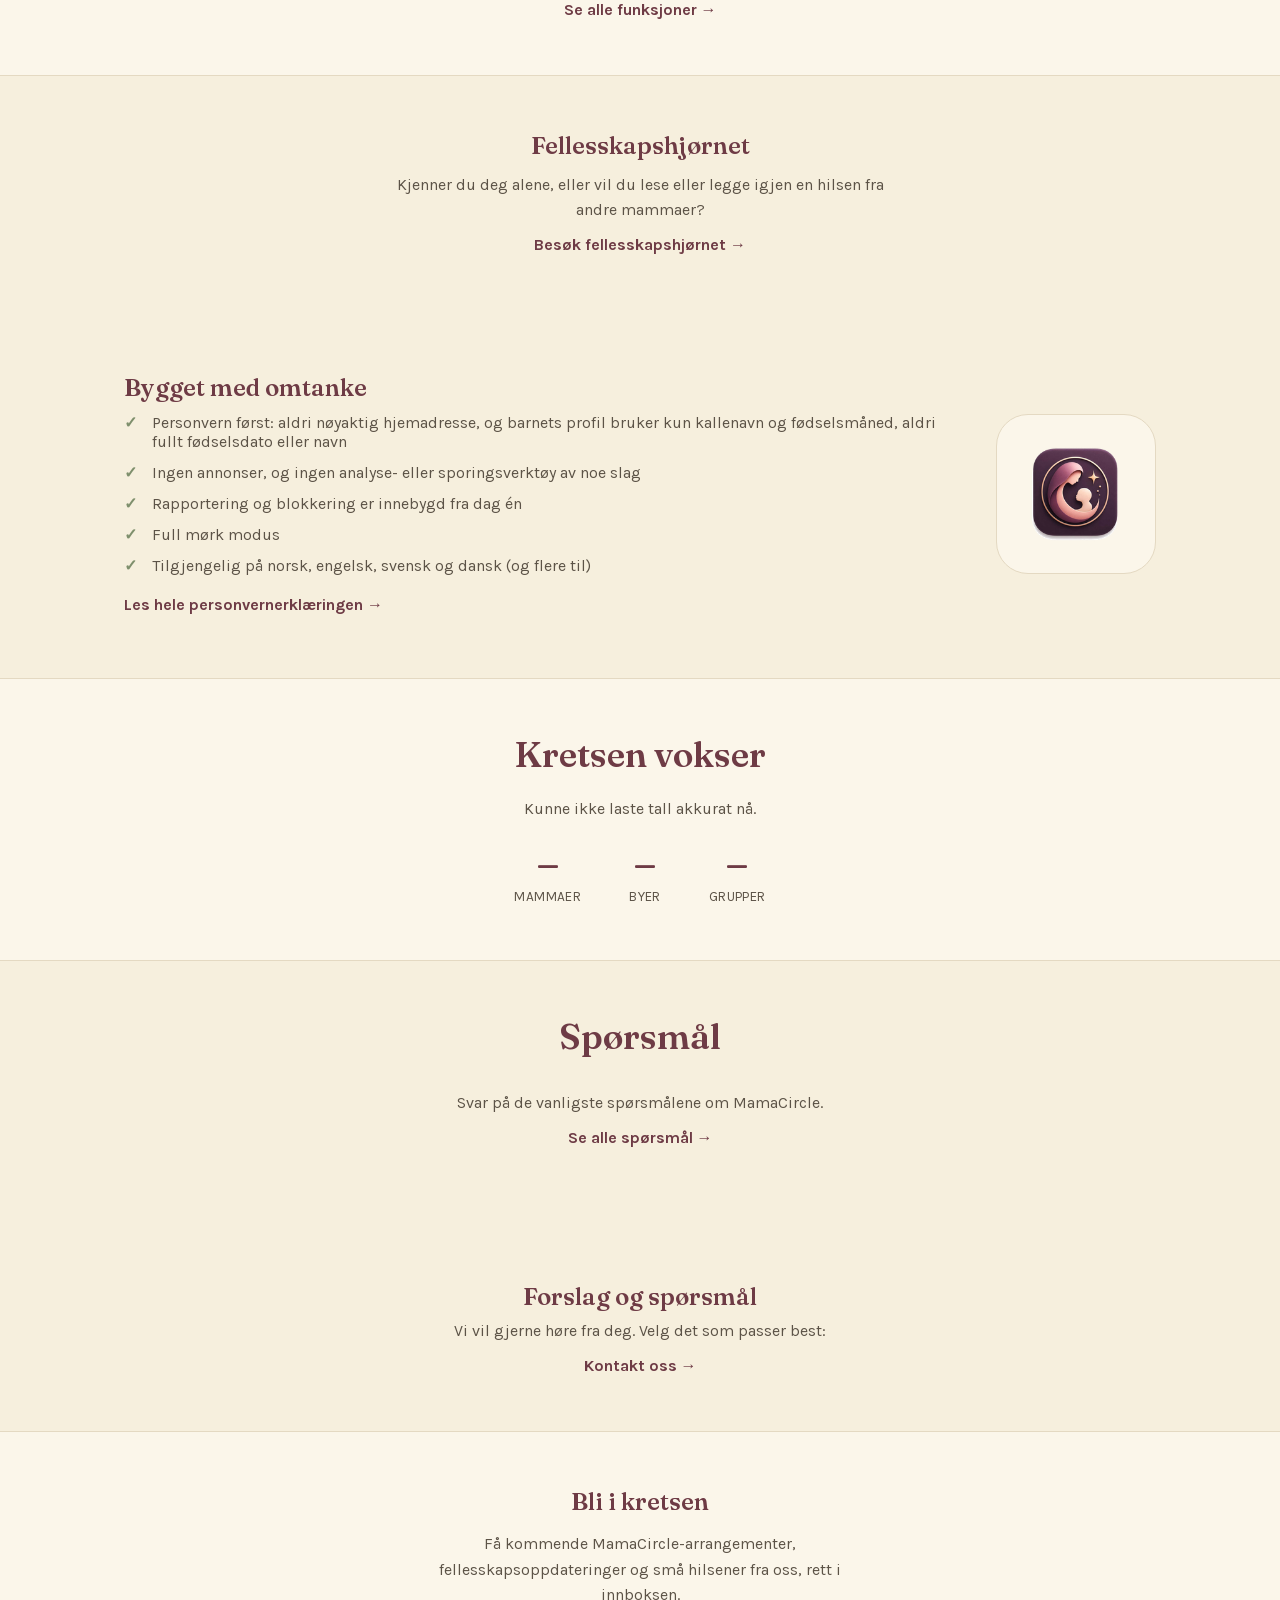
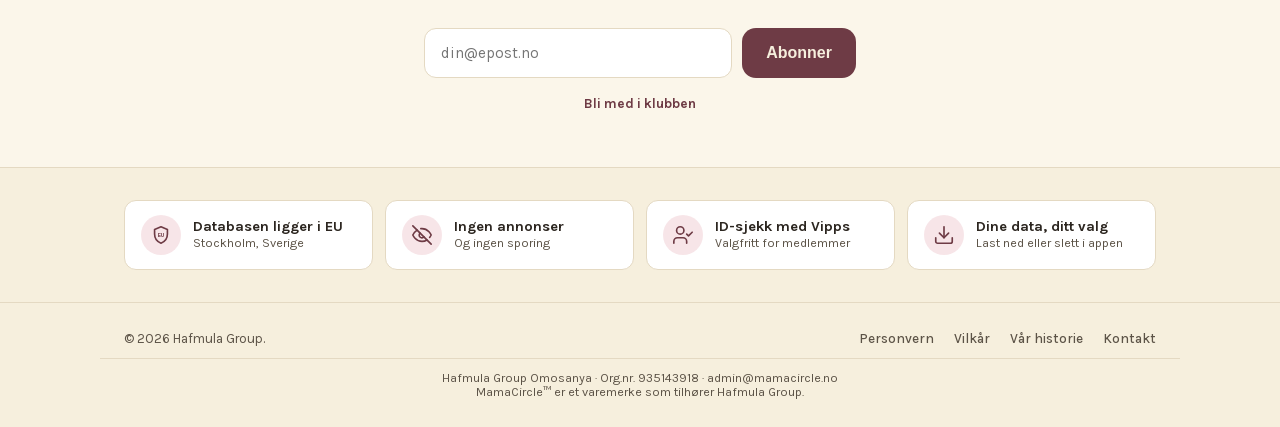
==== commit 8310451b: "Saga is co-founder and CEO (medgründer og daglig leder) The homepage's About line and the Our story " ====
--- a/index.html
+++ b/index.html
@@ -115,7 +115,7 @@
       </div>
       <p class="languages-tagline" data-i18n="languages.tagline">Én krets. Mange språk. Én følelse: å høre til.</p>
       <p class="about-founder-mention">
-        <span data-i18n="about.founder_mention">MamaCircle er grunnlagt av Saga.</span>
+        <span data-i18n="about.founder_mention">Saga er medgründer og daglig leder i MamaCircle.</span>
         <a class="link-more" href="founder.html" data-i18n="founder.teaser_cta">Les Sagas historie →</a>
       </p>
     </div>
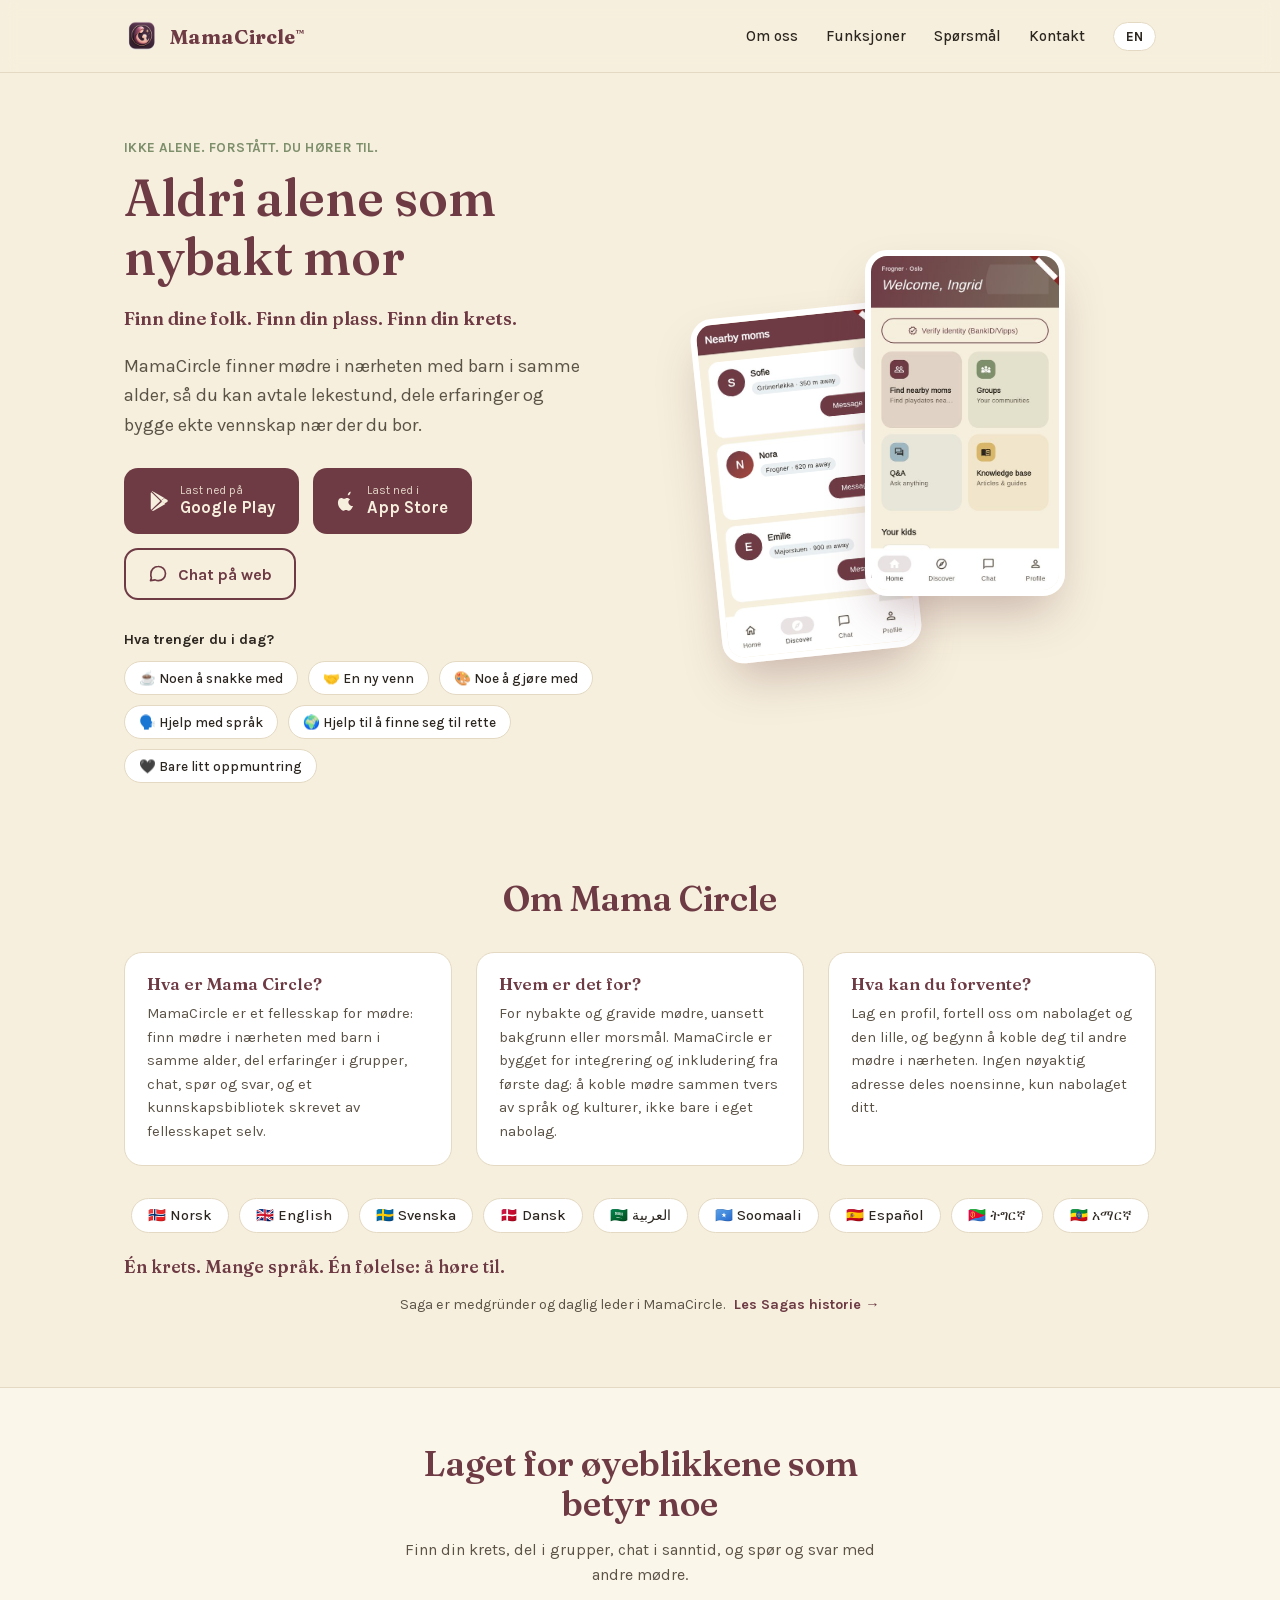
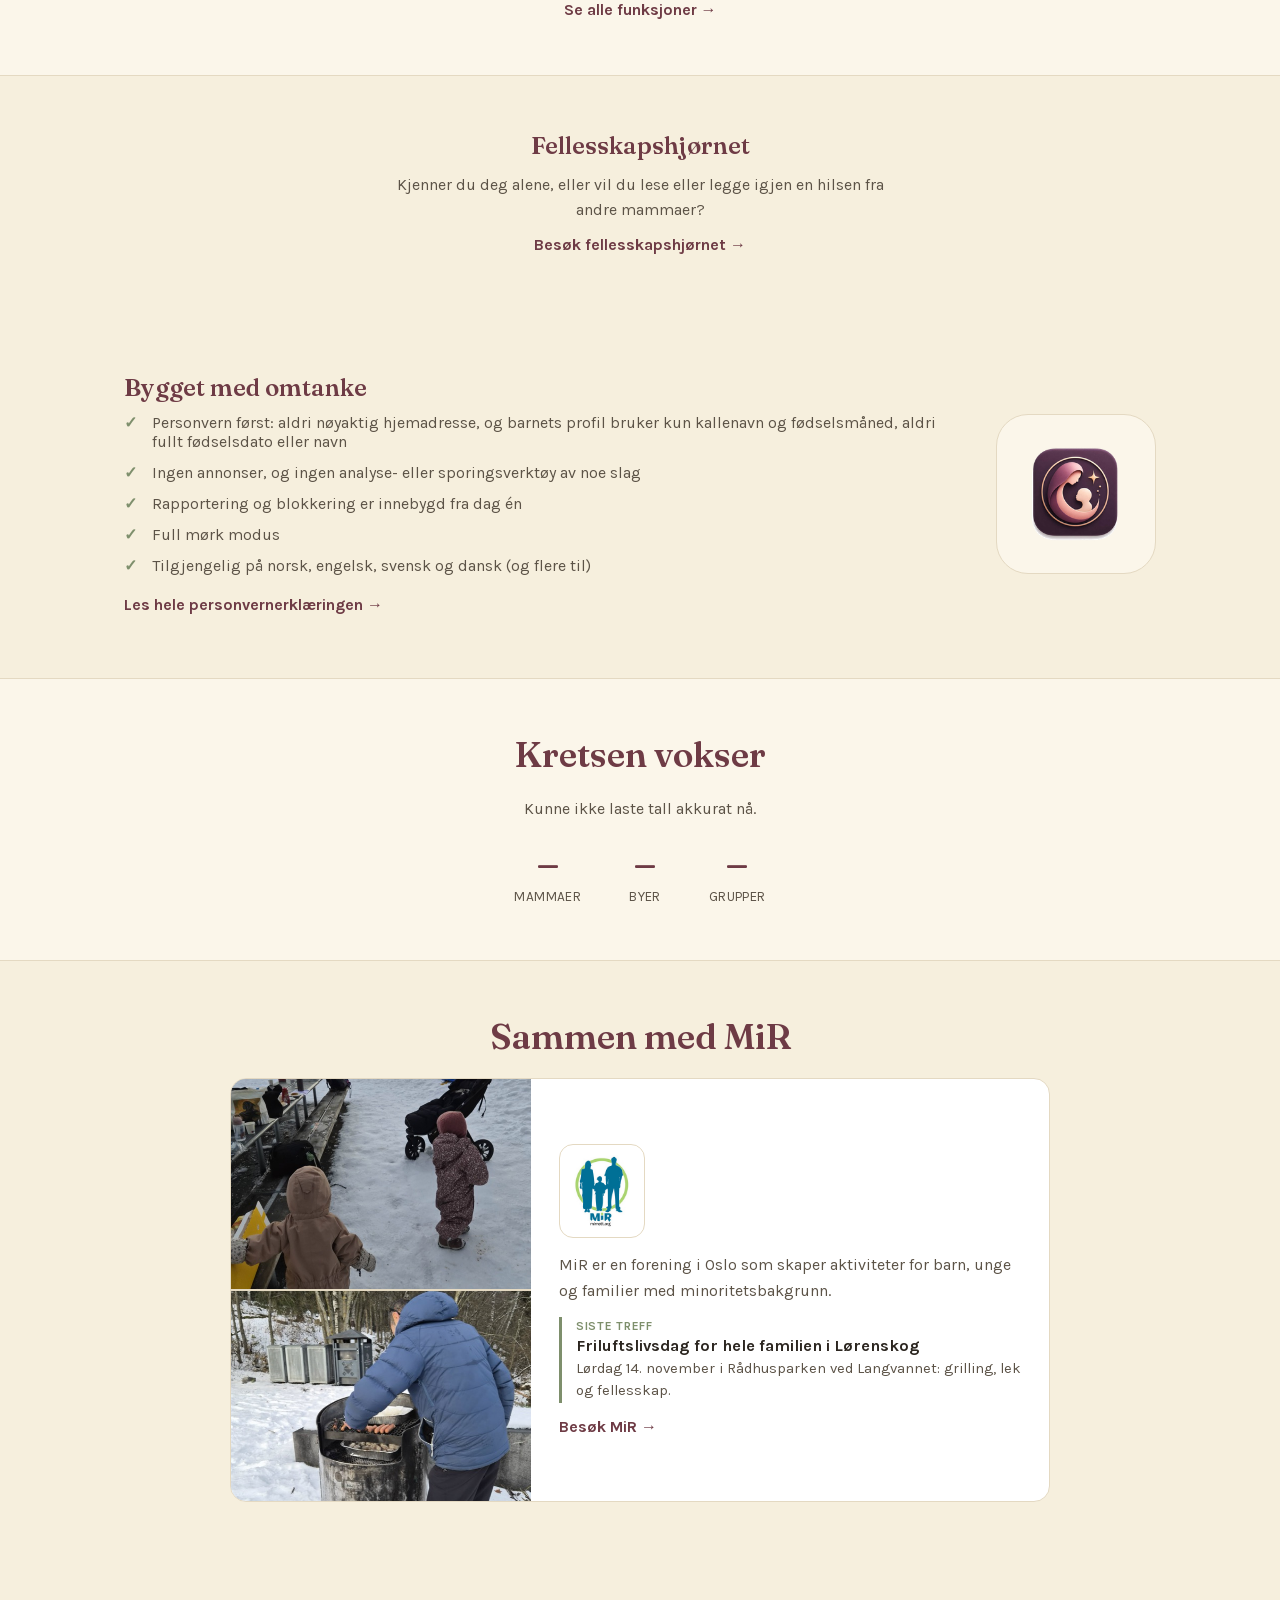
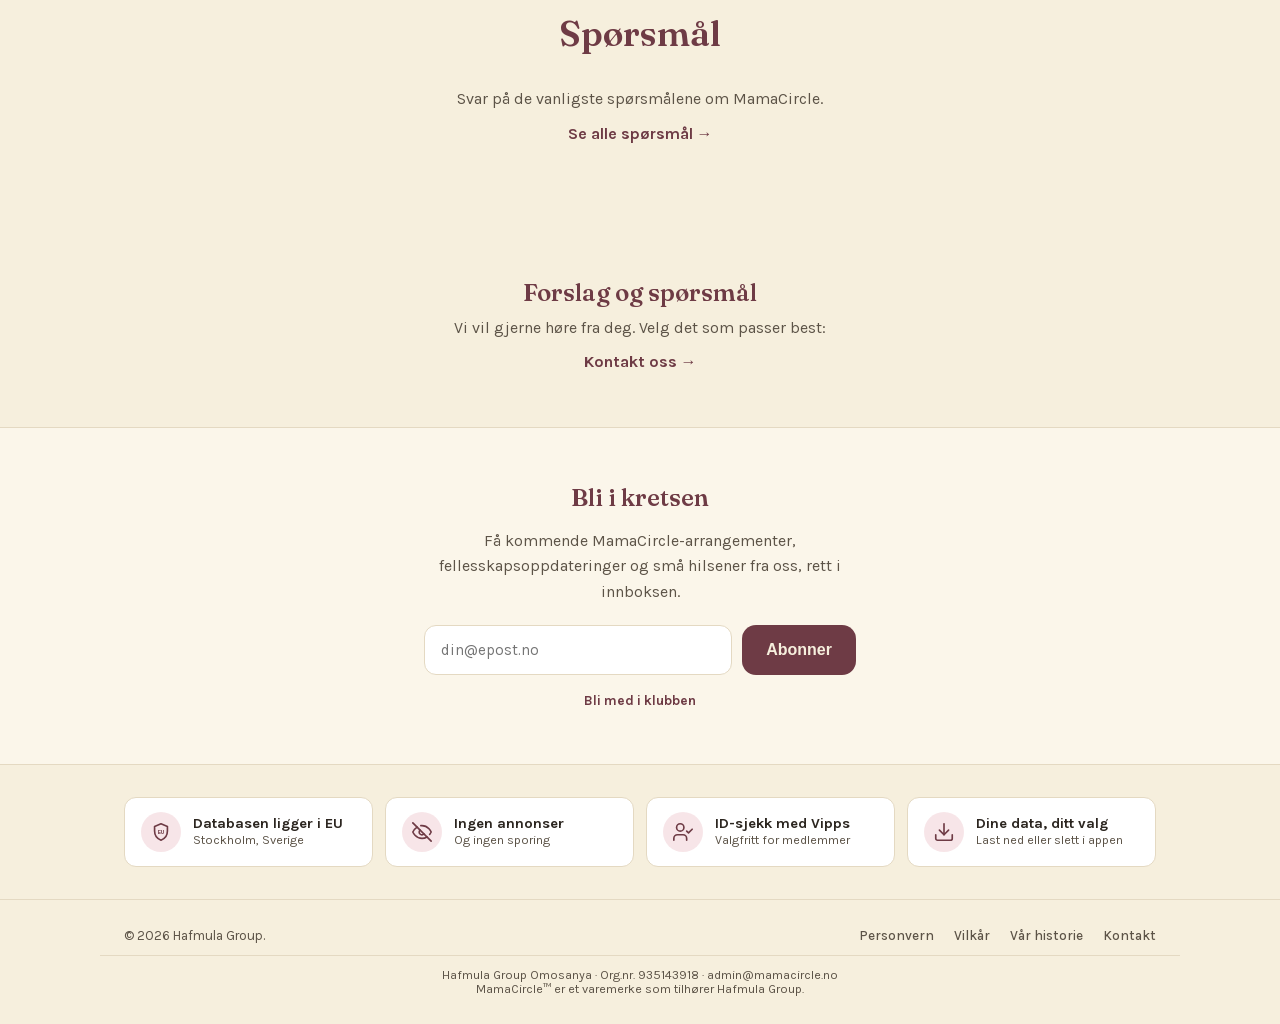
==== commit e6f397f9: "Homepage: "Sammen med MiR" card after the member counts (not live yet) MiR's logo (from mirnett.org)" ====
--- a/index.html
+++ b/index.html
@@ -178,6 +178,30 @@
     </div>
   </section>
 
+  <section id="partners" class="partner">
+    <div class="wrap">
+      <h2 data-i18n="partner.heading">Sammen med MiR</h2>
+      <div class="partner-card">
+        <div class="partner-photos">
+          <img class="partner-photo" src="assets/partners/mir-lorenskog-2026-11-14.jpg" width="600" height="800" loading="lazy"
+               data-i18n-alt="partner.photo_alt" alt="Småbarn i vinterdress i snøen, og familier ved bordene og kjeglene i Rådhusparken ved Langvannet.">
+          <img class="partner-photo partner-photo-grill" src="assets/partners/mir-lorenskog-2026-11-14-grill.jpg" width="564" height="800" loading="lazy"
+               data-i18n-alt="partner.photo2_alt" alt="Pølser på grillen i snøen.">
+        </div>
+        <div class="partner-copy">
+          <a class="logo-chip" href="https://mirnett.org" target="_blank" rel="noopener"><img src="assets/partners/mir-logo.jpg" alt="MiR" width="164" height="210" loading="lazy"></a>
+          <p data-i18n="partner.about">MiR er en forening i Oslo som skaper aktiviteter for barn, unge og familier med minoritetsbakgrunn.</p>
+          <div class="partner-event">
+            <span class="partner-label" data-i18n="partner.label">Siste treff</span>
+            <strong data-i18n="partner.event_title">Friluftslivsdag for hele familien i Lørenskog</strong>
+            <span data-i18n="partner.event_text">Lørdag 14. november i Rådhusparken ved Langvannet: grilling, lek og fellesskap.</span>
+          </div>
+          <a class="link-more" href="https://mirnett.org" target="_blank" rel="noopener" data-i18n="partner.link">Besøk MiR →</a>
+        </div>
+      </div>
+    </div>
+  </section>
+
   <section id="faq" class="faq">
     <div class="wrap section-teaser">
       <h2 data-i18n="faq.heading">Spørsmål</h2>
--- a/styles.css
+++ b/styles.css
@@ -662,3 +662,44 @@
   .trust-item { transition: none; }
   .trust-item:hover { transform: none; }
 }
+
+/* Partner card after the member counts (2026-11-18): MiR, with whom we
+   hosted the Lørenskog outdoor day. Their logo sits on a white chip so the
+   JPEG's white background reads as intended in dark mode too. Both photos
+   are from the day itself: adults' faces blurred, the toddlers seen from
+   behind, re-encoded without location or camera data. Wording says
+   "together with", never an endorsement MiR has not given. */
+.partner { padding: 56px 0; text-align: center; }
+.partner h2 { font-size: clamp(1.6rem, 3vw, 2.2rem); }
+.partner-card {
+  max-width: 820px; margin: 20px auto 0; overflow: hidden;
+  display: grid; grid-template-columns: 300px 1fr; align-items: stretch; text-align: left;
+  background: var(--surface); border: 1px solid var(--border); border-radius: 16px;
+}
+.partner-photos { display: grid; grid-template-rows: 210px 210px; gap: 2px; background: var(--border); }
+.partner-photo { display: block; width: 100%; height: 100%; object-fit: cover; object-position: 50% 78%; }
+.partner-photo-grill { object-position: 45% 45%; }
+.partner-copy { padding: 24px 28px; display: flex; flex-direction: column; align-items: flex-start; justify-content: center; }
+.partner-copy .logo-chip { margin-bottom: 14px; }
+.logo-chip {
+  flex: none; display: grid; place-items: center;
+  background: #fff; border: 1px solid var(--border); border-radius: 14px; padding: 10px 14px;
+}
+.logo-chip img { display: block; height: 72px; width: auto; }
+.logo-chip:focus-visible { outline: 2px solid var(--rosewood); outline-offset: 2px; }
+.partner-copy p { margin: 0 0 14px; }
+.partner-event {
+  display: flex; flex-direction: column; gap: 3px;
+  border-left: 3px solid var(--sage); padding: 2px 0 2px 14px; margin: 0 0 14px;
+}
+.partner-label { font-size: .75rem; font-weight: 700; letter-spacing: .06em; text-transform: uppercase; color: var(--sage); }
+.partner-event strong { color: var(--ink); font-size: 1.02rem; }
+.partner-event span:last-child { color: var(--ink-soft); font-size: .92rem; line-height: 1.45; }
+@media (max-width: 620px) {
+  .partner { padding: 40px 0; }
+  .partner-card { grid-template-columns: 1fr; text-align: center; }
+  .partner-photos { grid-template-rows: none; grid-template-columns: 1fr 1fr; }
+  .partner-photo { height: auto; aspect-ratio: 3 / 4; }
+  .partner-copy { padding: 20px; align-items: center; }
+  .partner-event { border-left: 0; border-top: 3px solid var(--sage); padding: 10px 0 0; align-items: center; }
+}
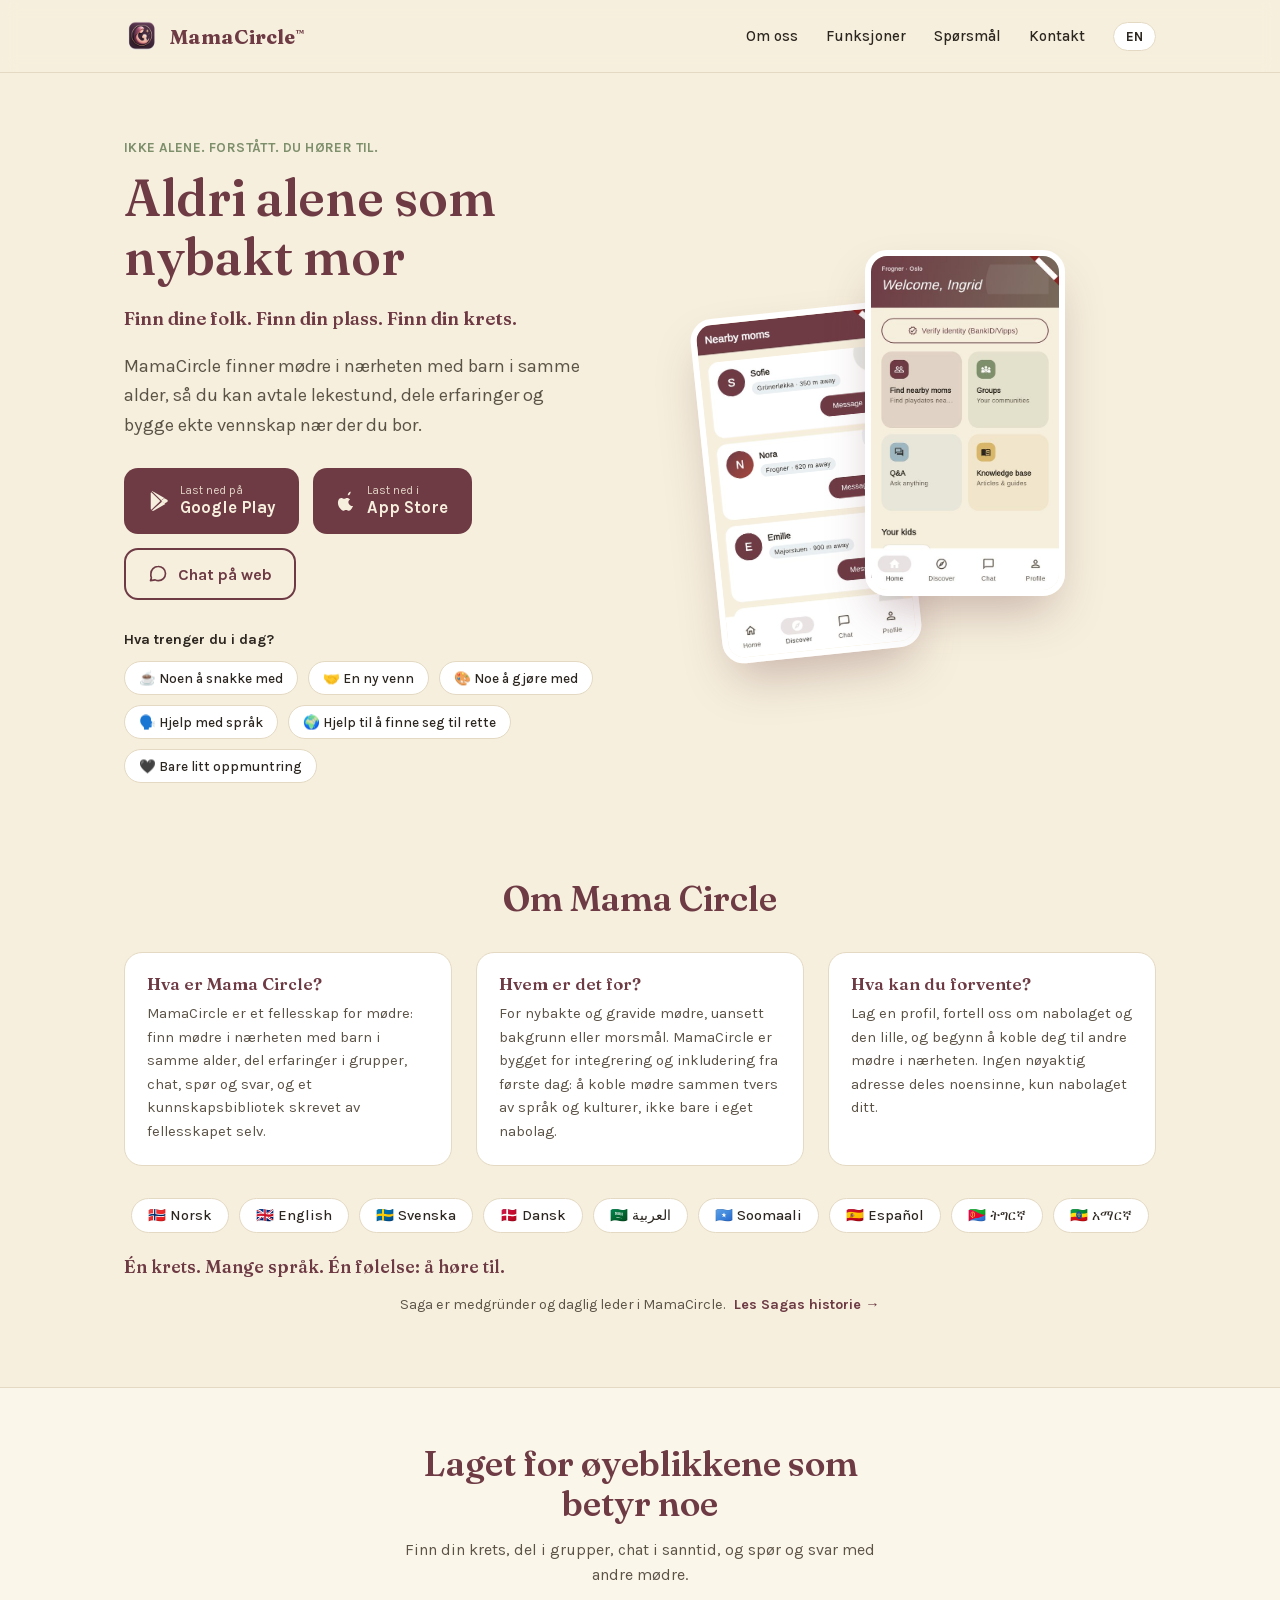
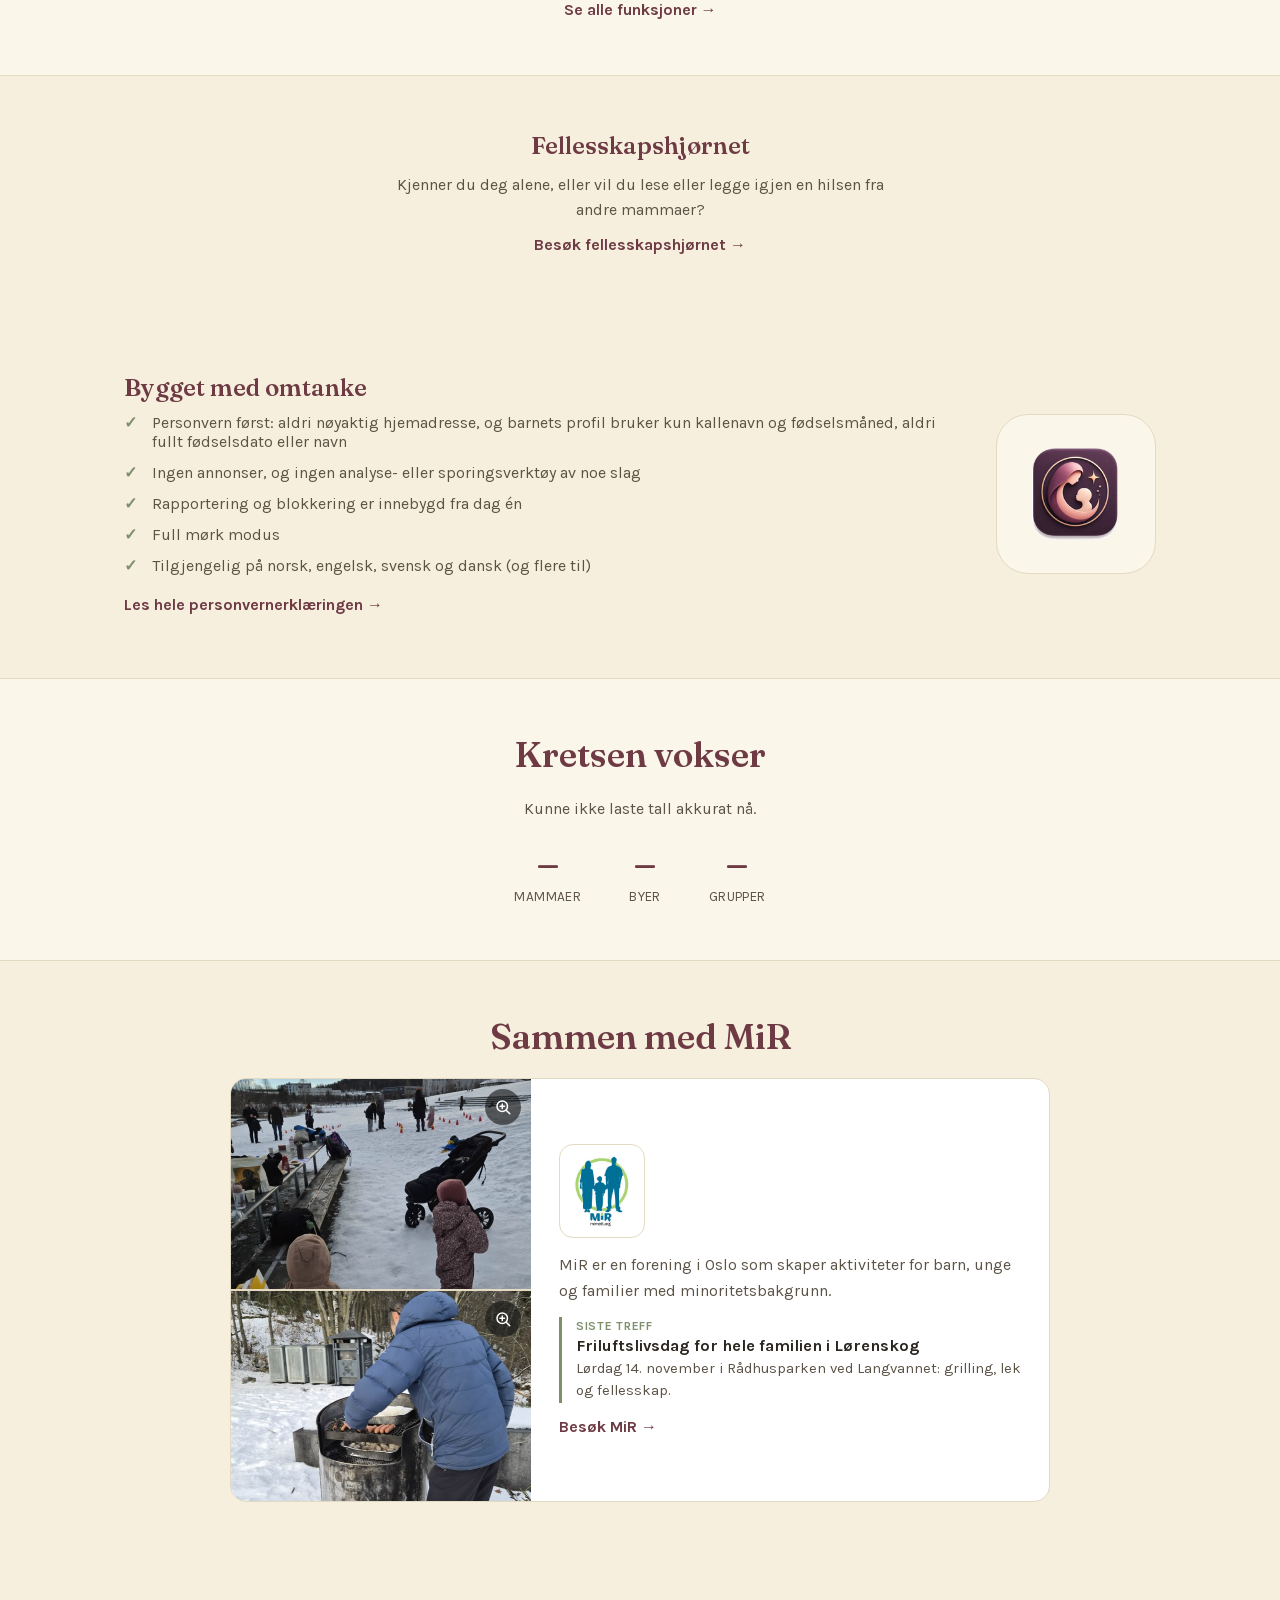
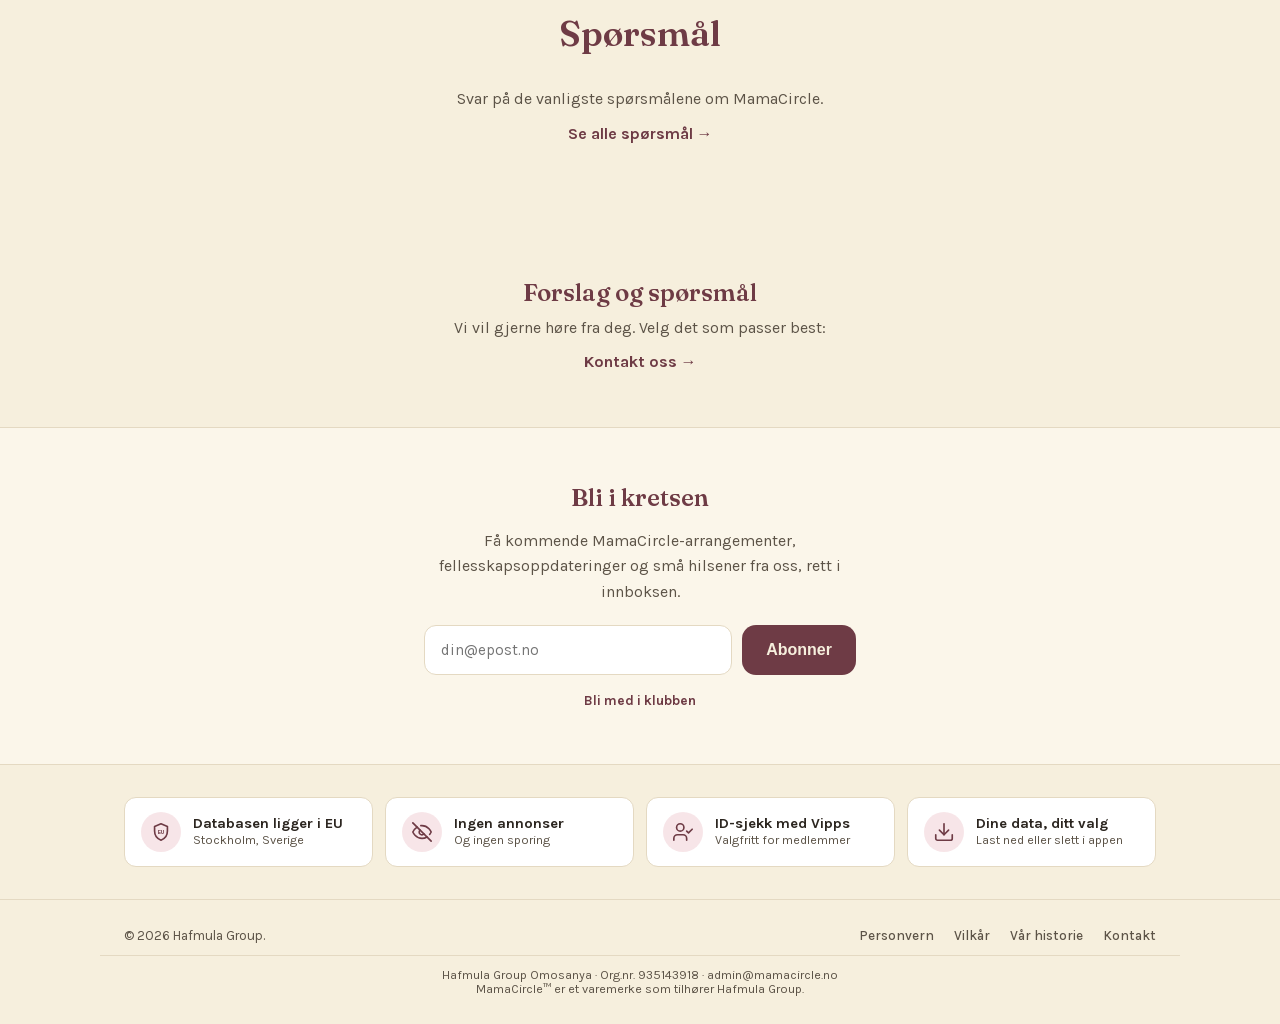
==== commit bf694651: "MiR card: photo viewer, crowd-showing crop, two layout fixes - Each photo opens full size (900 px) i" ====
--- a/index.html
+++ b/index.html
@@ -183,13 +183,21 @@
       <h2 data-i18n="partner.heading">Sammen med MiR</h2>
       <div class="partner-card">
         <div class="partner-photos">
-          <img class="partner-photo" src="assets/partners/mir-lorenskog-2026-11-14.jpg" width="600" height="800" loading="lazy"
-               data-i18n-alt="partner.photo_alt" alt="Småbarn i vinterdress i snøen, og familier ved bordene og kjeglene i Rådhusparken ved Langvannet.">
-          <img class="partner-photo partner-photo-grill" src="assets/partners/mir-lorenskog-2026-11-14-grill.jpg" width="564" height="800" loading="lazy"
-               data-i18n-alt="partner.photo2_alt" alt="Pølser på grillen i snøen.">
+          <a class="photo-zoom" href="assets/partners/mir-lorenskog-2026-11-14-full.jpg">
+            <img class="partner-photo" src="assets/partners/mir-lorenskog-2026-11-14.jpg" width="600" height="800" loading="lazy"
+                 data-i18n-alt="partner.photo_alt" alt="Småbarn i vinterdress i snøen, og familier ved bordene og kjeglene i Rådhusparken ved Langvannet.">
+            <span class="zoom-icon" aria-hidden="true"><svg viewBox="0 0 24 24" fill="none" stroke="currentColor" stroke-width="2" stroke-linecap="round" stroke-linejoin="round"><circle cx="11" cy="11" r="7"/><line x1="21" y1="21" x2="16.65" y2="16.65"/><line x1="11" y1="8" x2="11" y2="14"/><line x1="8" y1="11" x2="14" y2="11"/></svg></span>
+            <span class="visually-hidden" data-i18n="partner.zoom">Vis bildet i full størrelse</span>
+          </a>
+          <a class="photo-zoom" href="assets/partners/mir-lorenskog-2026-11-14-grill-full.jpg">
+            <img class="partner-photo partner-photo-grill" src="assets/partners/mir-lorenskog-2026-11-14-grill.jpg" width="564" height="800" loading="lazy"
+                 data-i18n-alt="partner.photo2_alt" alt="Pølser på grillen i snøen.">
+            <span class="zoom-icon" aria-hidden="true"><svg viewBox="0 0 24 24" fill="none" stroke="currentColor" stroke-width="2" stroke-linecap="round" stroke-linejoin="round"><circle cx="11" cy="11" r="7"/><line x1="21" y1="21" x2="16.65" y2="16.65"/><line x1="11" y1="8" x2="11" y2="14"/><line x1="8" y1="11" x2="14" y2="11"/></svg></span>
+            <span class="visually-hidden" data-i18n="partner.zoom">Vis bildet i full størrelse</span>
+          </a>
         </div>
         <div class="partner-copy">
-          <a class="logo-chip" href="https://mirnett.org" target="_blank" rel="noopener"><img src="assets/partners/mir-logo.jpg" alt="MiR" width="164" height="210" loading="lazy"></a>
+          <a class="logo-chip" href="https://mirnett.org" target="_blank" rel="noopener" tabindex="-1" aria-hidden="true"><img src="assets/partners/mir-logo.jpg" alt="MiR" width="164" height="210" loading="lazy"></a>
           <p data-i18n="partner.about">MiR er en forening i Oslo som skaper aktiviteter for barn, unge og familier med minoritetsbakgrunn.</p>
           <div class="partner-event">
             <span class="partner-label" data-i18n="partner.label">Siste treff</span>
@@ -199,6 +207,12 @@
           <a class="link-more" href="https://mirnett.org" target="_blank" rel="noopener" data-i18n="partner.link">Besøk MiR →</a>
         </div>
       </div>
+      <dialog class="photo-dialog" id="photo-dialog">
+        <div class="photo-dialog-inner">
+          <button type="button" class="photo-dialog-close"><span aria-hidden="true">✕</span> <span data-i18n="partner.close">Lukk</span></button>
+          <img alt="">
+        </div>
+      </dialog>
     </div>
   </section>
 
--- a/styles.css
+++ b/styles.css
@@ -673,13 +673,15 @@
 .partner h2 { font-size: clamp(1.6rem, 3vw, 2.2rem); }
 .partner-card {
   max-width: 820px; margin: 20px auto 0; overflow: hidden;
-  display: grid; grid-template-columns: 300px 1fr; align-items: stretch; text-align: left;
+  display: grid; grid-template-columns: 300px minmax(0, 1fr); align-items: stretch; text-align: left;
   background: var(--surface); border: 1px solid var(--border); border-radius: 16px;
 }
-.partner-photos { display: grid; grid-template-rows: 210px 210px; gap: 2px; background: var(--border); }
-.partner-photo { display: block; width: 100%; height: 100%; object-fit: cover; object-position: 50% 78%; }
+/* contain: size keeps the portrait photos from setting the card's height:
+   the column fills whatever height the text needs, never less than 422px. */
+.partner-photos { display: grid; grid-template-rows: 1fr 1fr; gap: 2px; min-height: 422px; contain: size; background: var(--border); }
+.partner-photo { display: block; width: 100%; height: 100%; object-fit: cover; object-position: 50% 42%; }
 .partner-photo-grill { object-position: 45% 45%; }
-.partner-copy { padding: 24px 28px; display: flex; flex-direction: column; align-items: flex-start; justify-content: center; }
+.partner-copy { min-width: 0; overflow-wrap: break-word; padding: 24px 28px; display: flex; flex-direction: column; align-items: flex-start; justify-content: center; }
 .partner-copy .logo-chip { margin-bottom: 14px; }
 .logo-chip {
   flex: none; display: grid; place-items: center;
@@ -695,11 +697,38 @@
 .partner-label { font-size: .75rem; font-weight: 700; letter-spacing: .06em; text-transform: uppercase; color: var(--sage); }
 .partner-event strong { color: var(--ink); font-size: 1.02rem; }
 .partner-event span:last-child { color: var(--ink-soft); font-size: .92rem; line-height: 1.45; }
-@media (max-width: 620px) {
+.photo-zoom { position: relative; display: block; min-height: 0; overflow: hidden; cursor: zoom-in; }
+.photo-zoom:focus-visible { outline: 3px solid var(--rosewood); outline-offset: -3px; }
+.zoom-icon {
+  position: absolute; top: 10px; right: 10px; width: 36px; height: 36px; border-radius: 50%;
+  display: grid; place-items: center; background: rgba(20, 20, 20, .6); color: #fff; pointer-events: none;
+  transition: transform .15s;
+}
+.zoom-icon svg { width: 18px; height: 18px; }
+.photo-zoom:hover .zoom-icon { transform: scale(1.1); }
+.photo-dialog { padding: 0; border: 0; background: transparent; max-width: 94vw; max-height: 94vh; overflow: visible; }
+.photo-dialog::backdrop { background: rgba(10, 10, 10, .85); }
+.photo-dialog-inner { display: flex; flex-direction: column; align-items: flex-end; gap: 10px; }
+.photo-dialog img { display: block; max-width: 94vw; max-height: calc(94vh - 56px); width: auto; height: auto; border-radius: 10px; }
+.photo-dialog-close {
+  font: inherit; font-weight: 700; color: #2C2620; background: #F6EFDD;
+  border: 0; border-radius: 999px; padding: 8px 16px; cursor: pointer;
+}
+.photo-dialog-close:focus-visible { outline: 3px solid #E8B4BC; outline-offset: 2px; }
+/* One column (photos side by side above the text) up to 760px: between 620
+   and 760 the two-column card left too little room for the text. Phones
+   (up to 620px) look exactly as before; the zoom icon is desktop only. */
+@media (max-width: 760px) {
   .partner { padding: 40px 0; }
   .partner-card { grid-template-columns: 1fr; text-align: center; }
-  .partner-photos { grid-template-rows: none; grid-template-columns: 1fr 1fr; }
+  .partner-photos { contain: none; min-height: 0; grid-template-rows: none; grid-template-columns: 1fr 1fr; }
   .partner-photo { height: auto; aspect-ratio: 3 / 4; }
+  .partner-photo:not(.partner-photo-grill) { object-position: 50% 78%; }
+  .zoom-icon { display: none; }
   .partner-copy { padding: 20px; align-items: center; }
   .partner-event { border-left: 0; border-top: 3px solid var(--sage); padding: 10px 0 0; align-items: center; }
 }
+@media (prefers-reduced-motion: reduce) {
+  .zoom-icon { transition: none; }
+  .photo-zoom:hover .zoom-icon { transform: none; }
+}
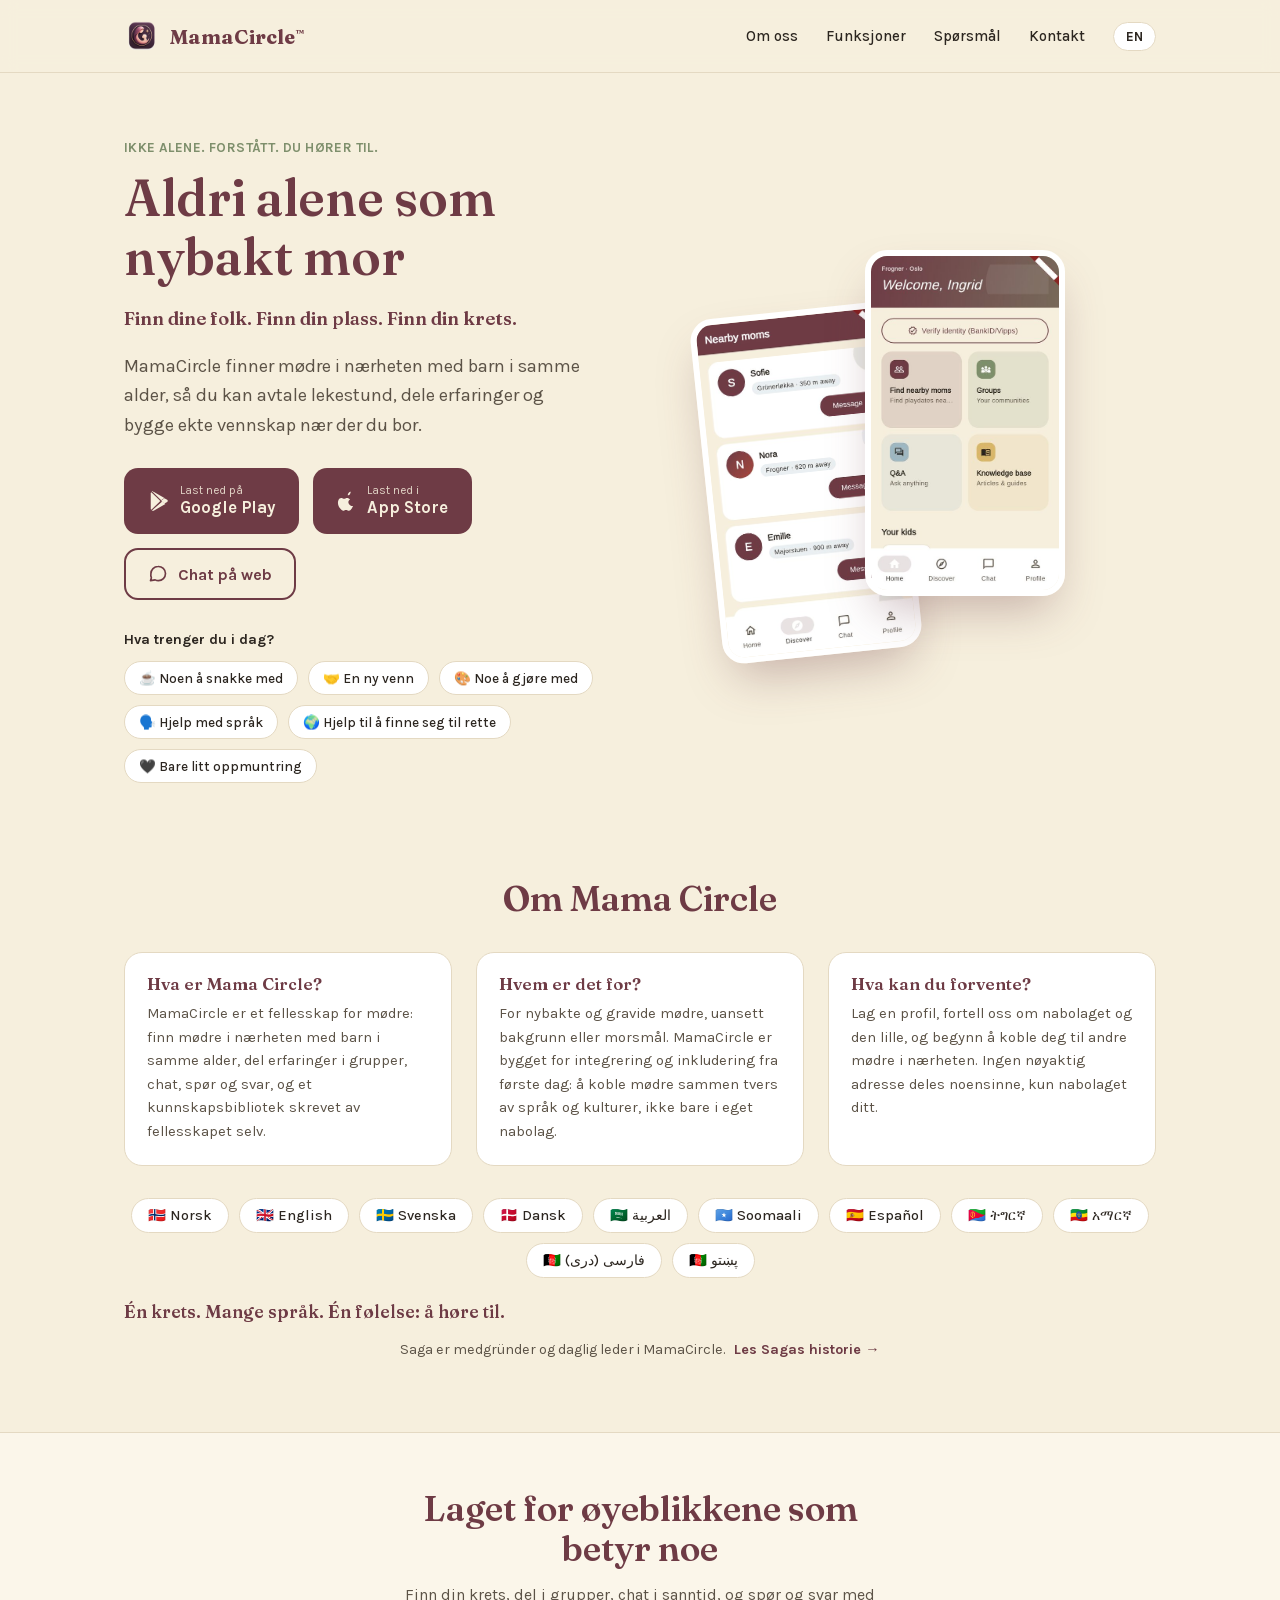
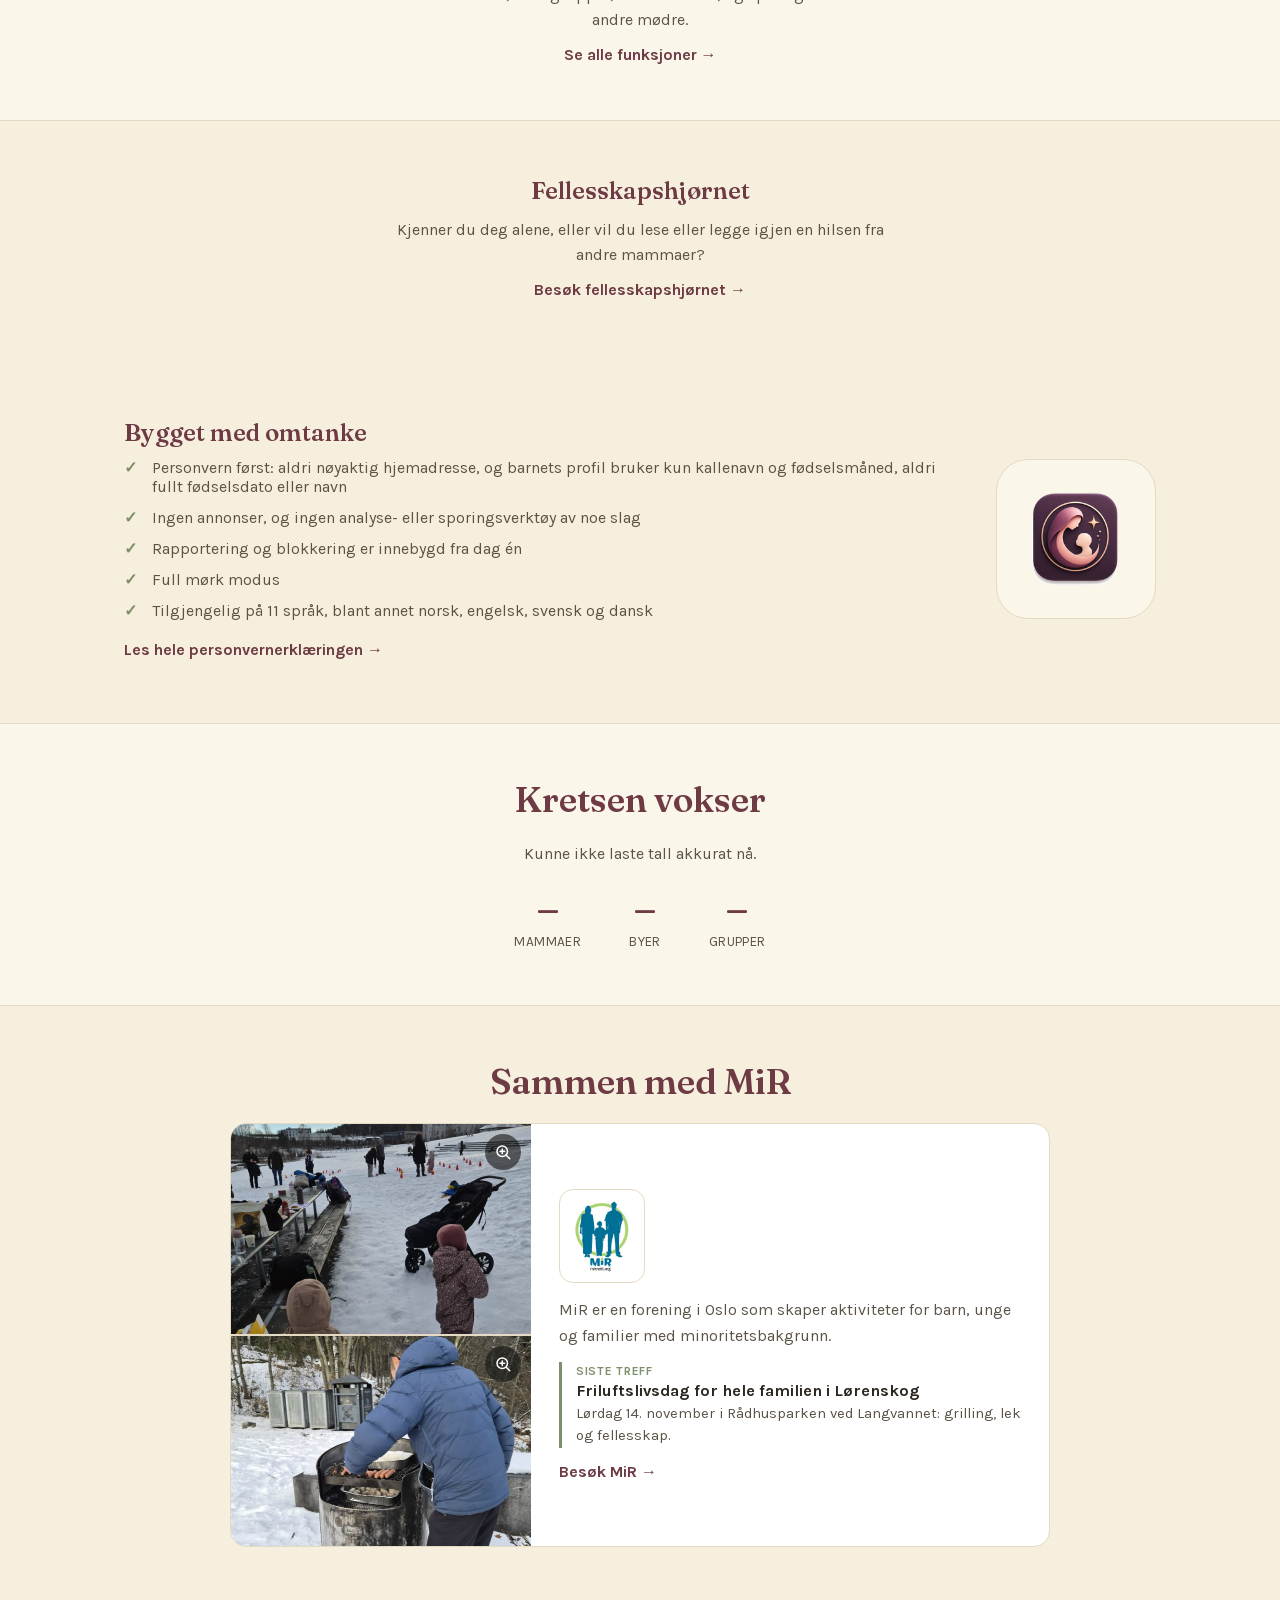
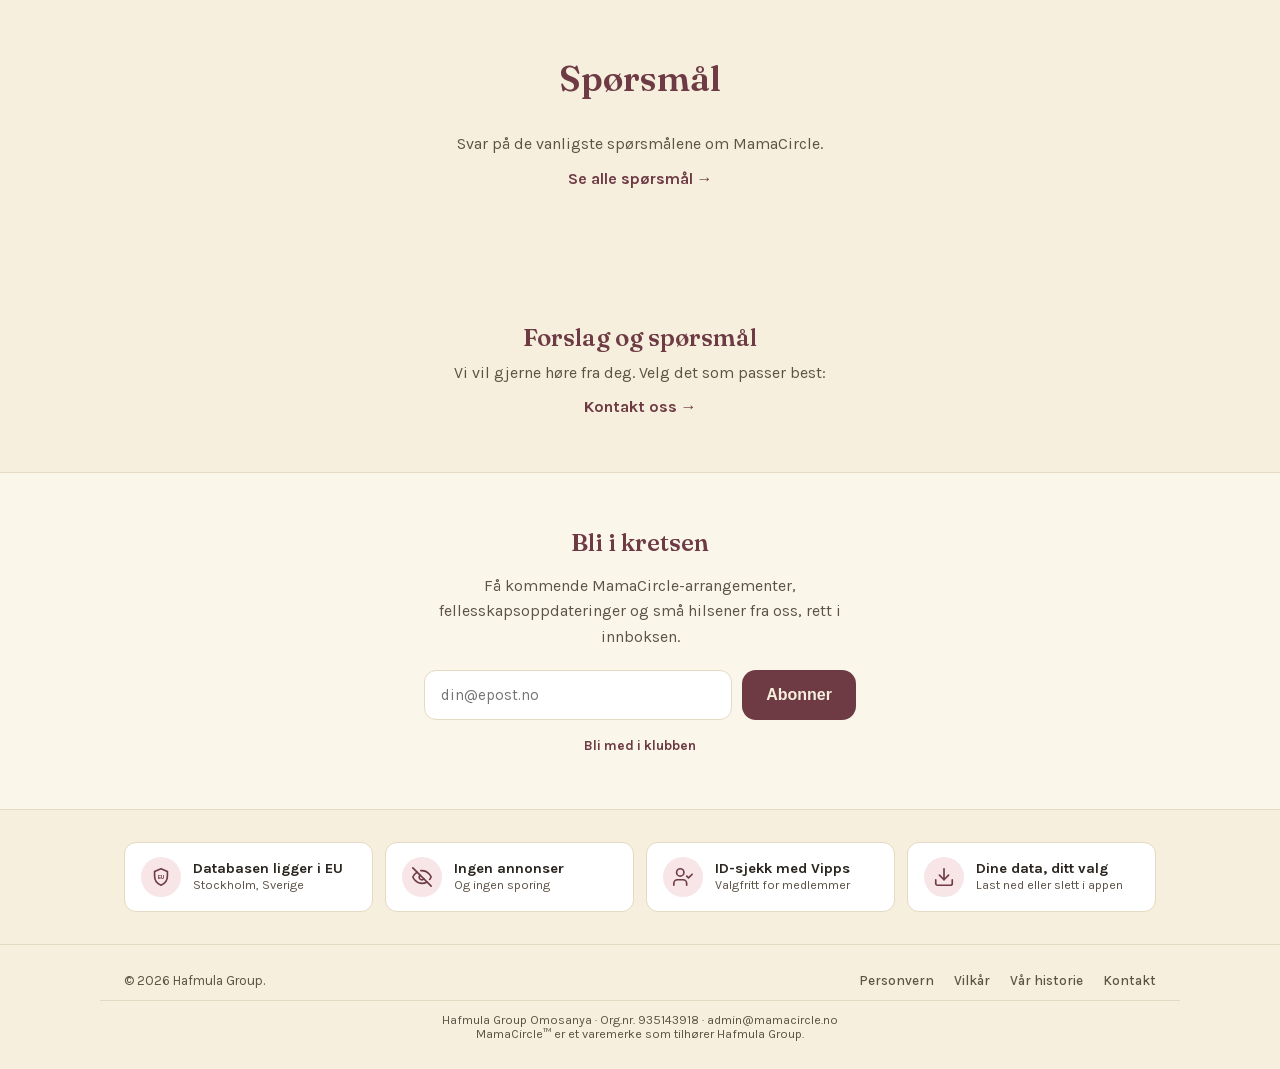
==== commit eacd3728: "Languages: all 11 app languages on the site, not 9 Persian (Dari) and Pashto joined the app on 2026-" ====
--- a/index.html
+++ b/index.html
@@ -112,6 +112,8 @@
         <span class="lang-badge">🇪🇸 Español</span>
         <span class="lang-badge">🇪🇷 ትግርኛ</span>
         <span class="lang-badge">🇪🇹 አማርኛ</span>
+        <span class="lang-badge">🇦🇫 فارسی (دری)</span>
+        <span class="lang-badge">🇦🇫 پښتو</span>
       </div>
       <p class="languages-tagline" data-i18n="languages.tagline">Én krets. Mange språk. Én følelse: å høre til.</p>
       <p class="about-founder-mention">
@@ -146,7 +148,7 @@
           <li data-i18n="privacy.item2">Ingen annonser, og ingen analyse- eller sporingsverktøy av noe slag</li>
           <li data-i18n="privacy.item3">Rapportering og blokkering er innebygd fra dag én</li>
           <li data-i18n="privacy.item4">Full mørk modus</li>
-          <li data-i18n="privacy.item5">Tilgjengelig på norsk, engelsk, svensk og dansk (og flere til)</li>
+          <li data-i18n="privacy.item5">Tilgjengelig på 11 språk, blant annet norsk, engelsk, svensk og dansk</li>
         </ul>
         <a class="link-more" href="https://cashmula.github.io/mamacircle-legal/" target="_blank" rel="noopener" data-i18n="privacy.link">Les hele personvernerklæringen →</a>
       </div>
@@ -207,10 +209,10 @@
           <a class="link-more" href="https://mirnett.org" target="_blank" rel="noopener" data-i18n="partner.link">Besøk MiR →</a>
         </div>
       </div>
-      <dialog class="photo-dialog" id="photo-dialog">
+      <dialog class="photo-dialog" id="photo-dialog" aria-labelledby="photo-dialog-img">
         <div class="photo-dialog-inner">
           <button type="button" class="photo-dialog-close"><span aria-hidden="true">✕</span> <span data-i18n="partner.close">Lukk</span></button>
-          <img alt="">
+          <img id="photo-dialog-img" alt="">
         </div>
       </dialog>
     </div>
--- a/styles.css
+++ b/styles.css
@@ -603,9 +603,17 @@
   .founder-copy { text-align: center; }
 }
 
-@media (max-width: 620px) {
+/* Phone header: only the brand and the language button. In em, not px, so
+   it also applies on wider screens when someone has set a larger default
+   text size in the browser: at the normal 16px it is exactly 620px, at 24px
+   it is 930px. In px, the four links stopped fitting and pushed the whole
+   page sideways at larger text sizes (found 2026-11-18). */
+@media (max-width: 38.75em) {
   .header-nav { gap: 14px; }
   .header-nav a:not(.lang-toggle) { display: none; }
+}
+
+@media (max-width: 620px) {
   .feature-grid { grid-template-columns: 1fr; }
   .hero { padding: 40px 0 24px; }
   .hero-art { height: 280px; }
@@ -708,6 +716,8 @@
 .photo-zoom:hover .zoom-icon { transform: scale(1.1); }
 .photo-dialog { padding: 0; border: 0; background: transparent; max-width: 94vw; max-height: 94vh; overflow: visible; }
 .photo-dialog::backdrop { background: rgba(10, 10, 10, .85); }
+/* The page must not scroll away behind an open photo. */
+html:has(.photo-dialog[open]) { overflow: hidden; }
 .photo-dialog-inner { display: flex; flex-direction: column; align-items: flex-end; gap: 10px; }
 .photo-dialog img { display: block; max-width: 94vw; max-height: calc(94vh - 56px); width: auto; height: auto; border-radius: 10px; }
 .photo-dialog-close {
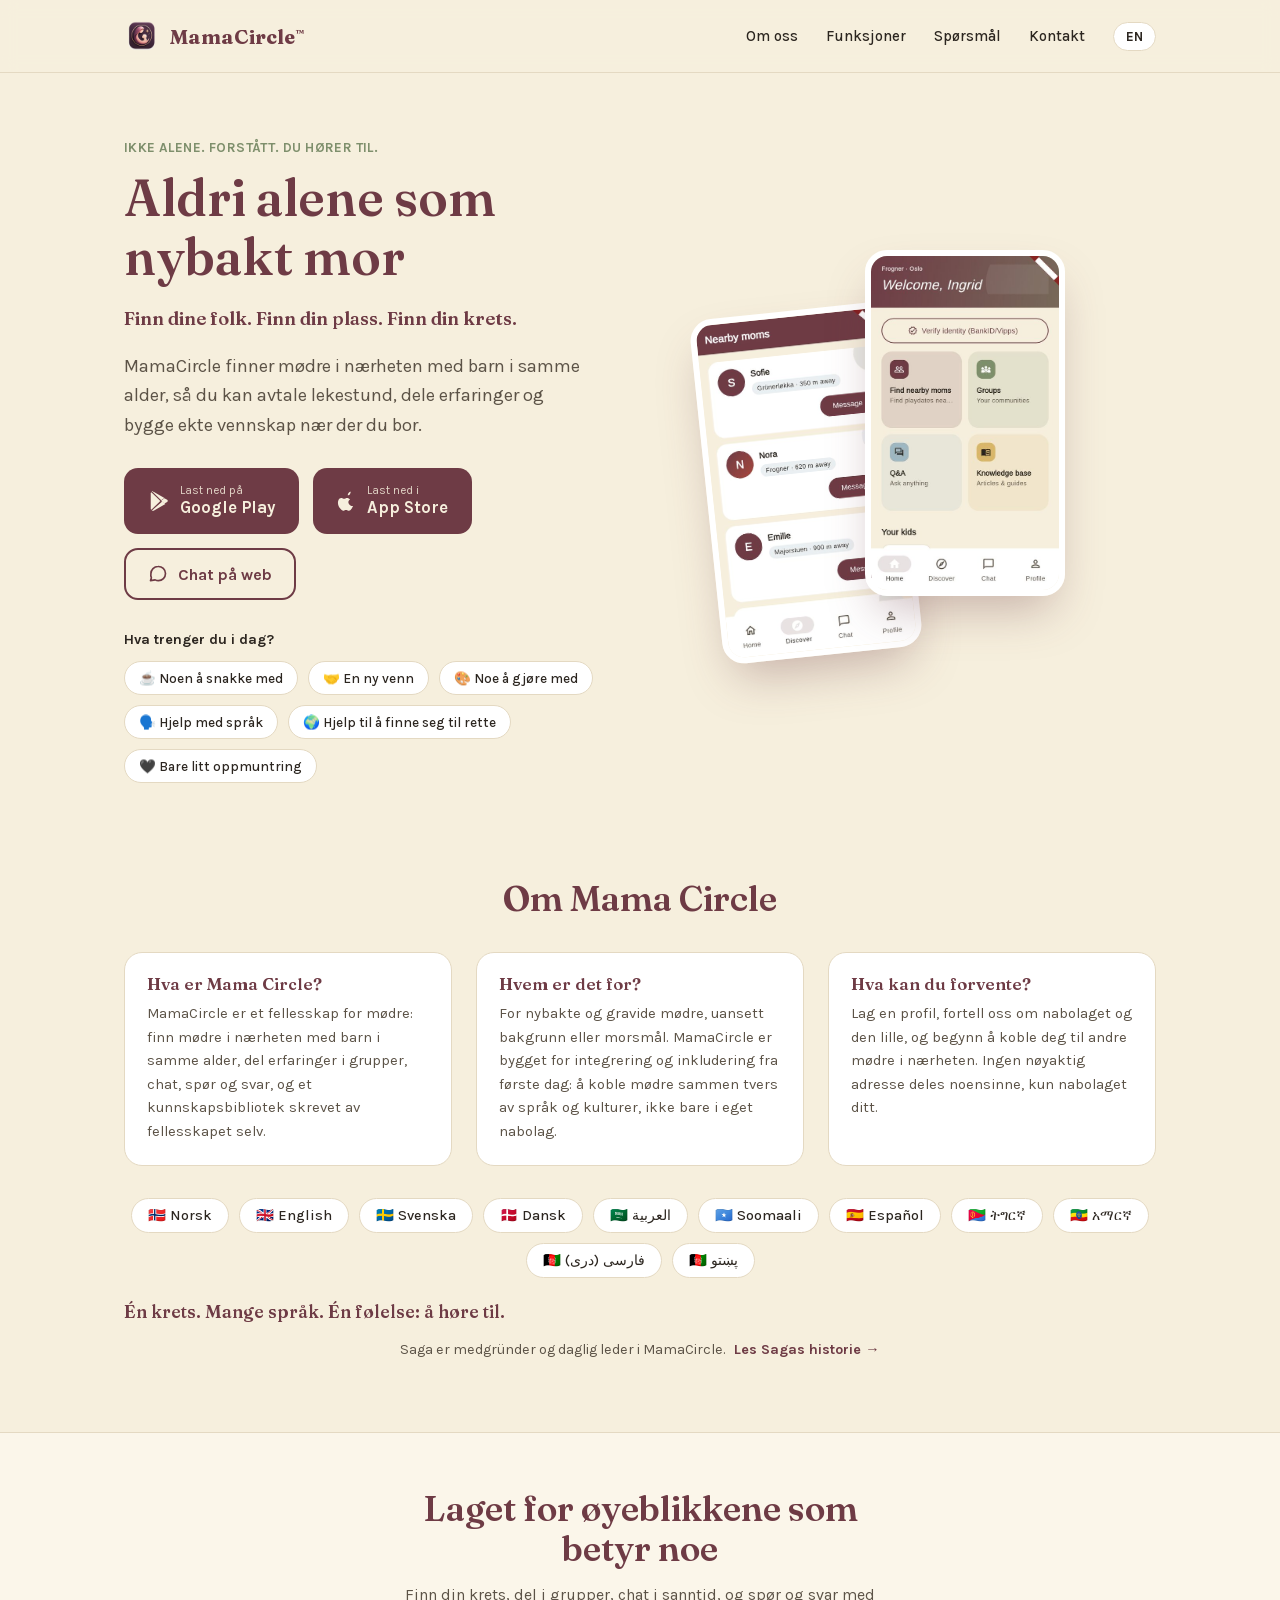
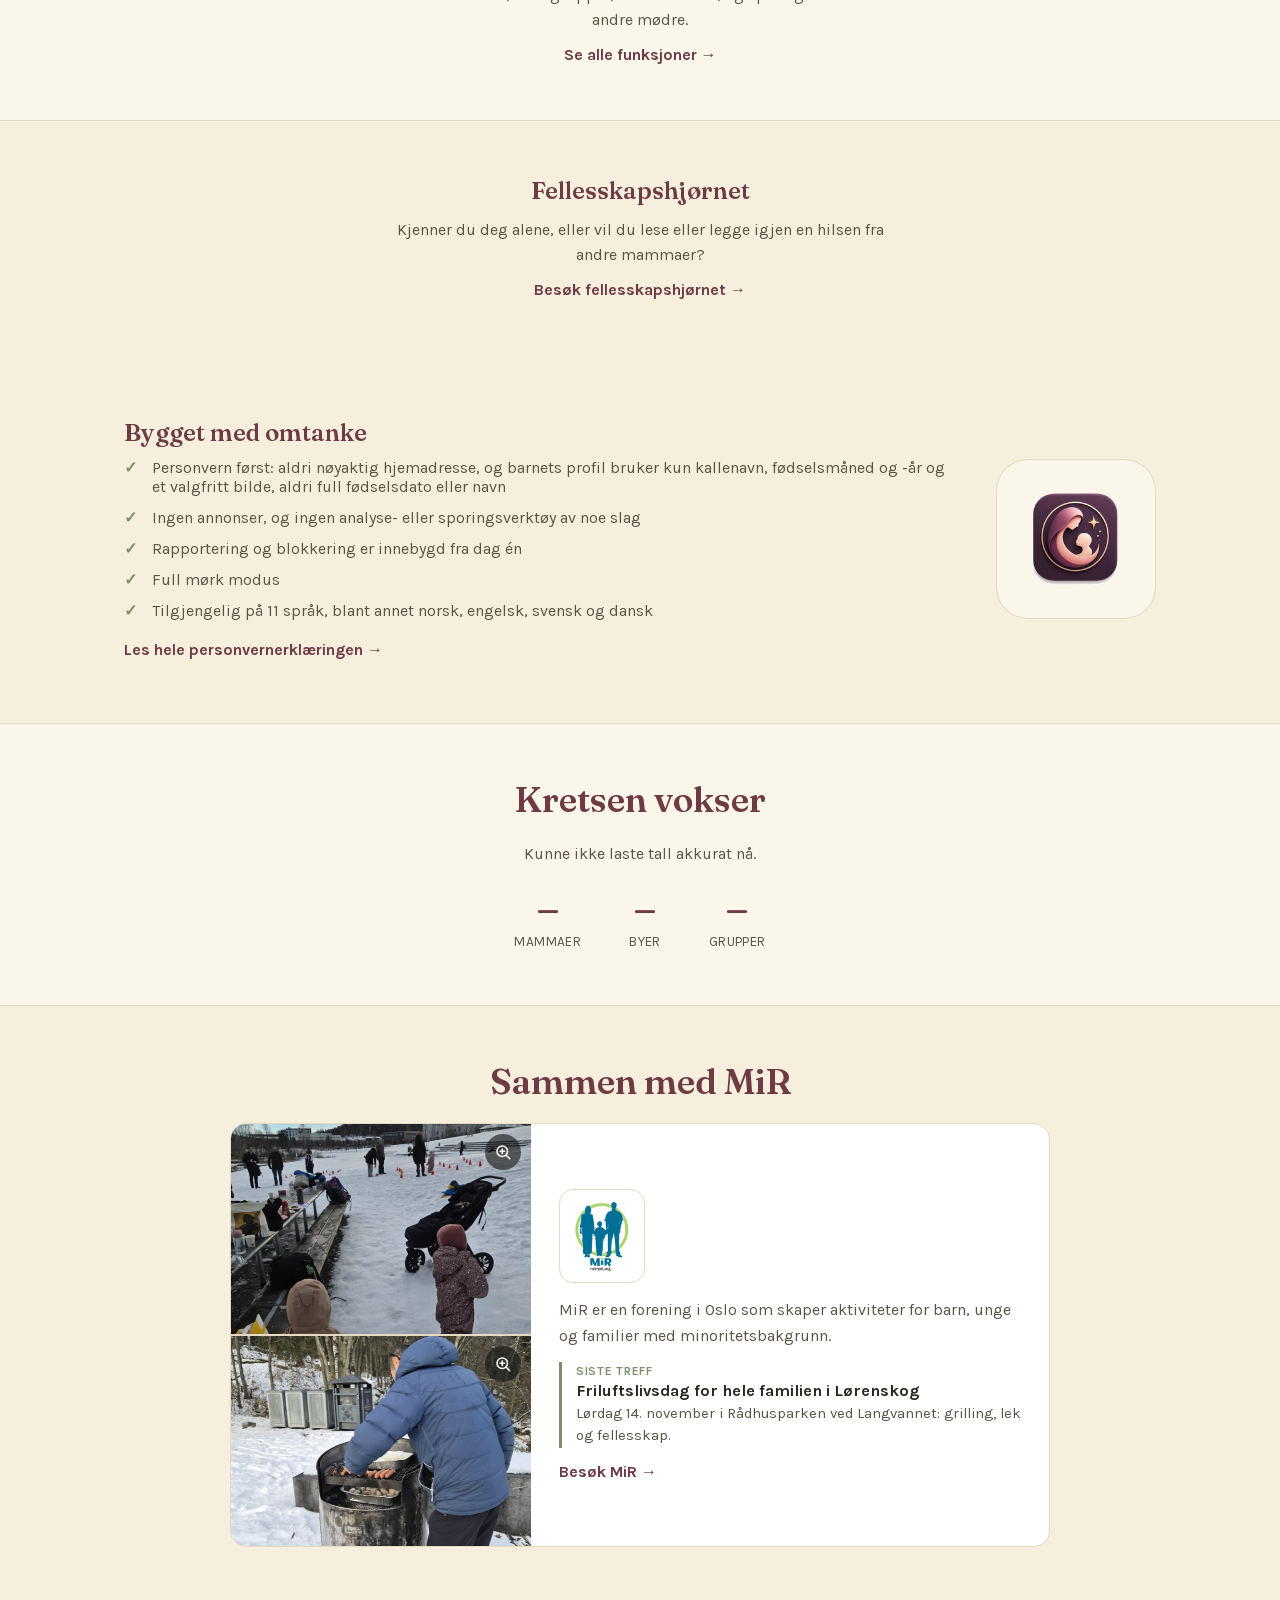
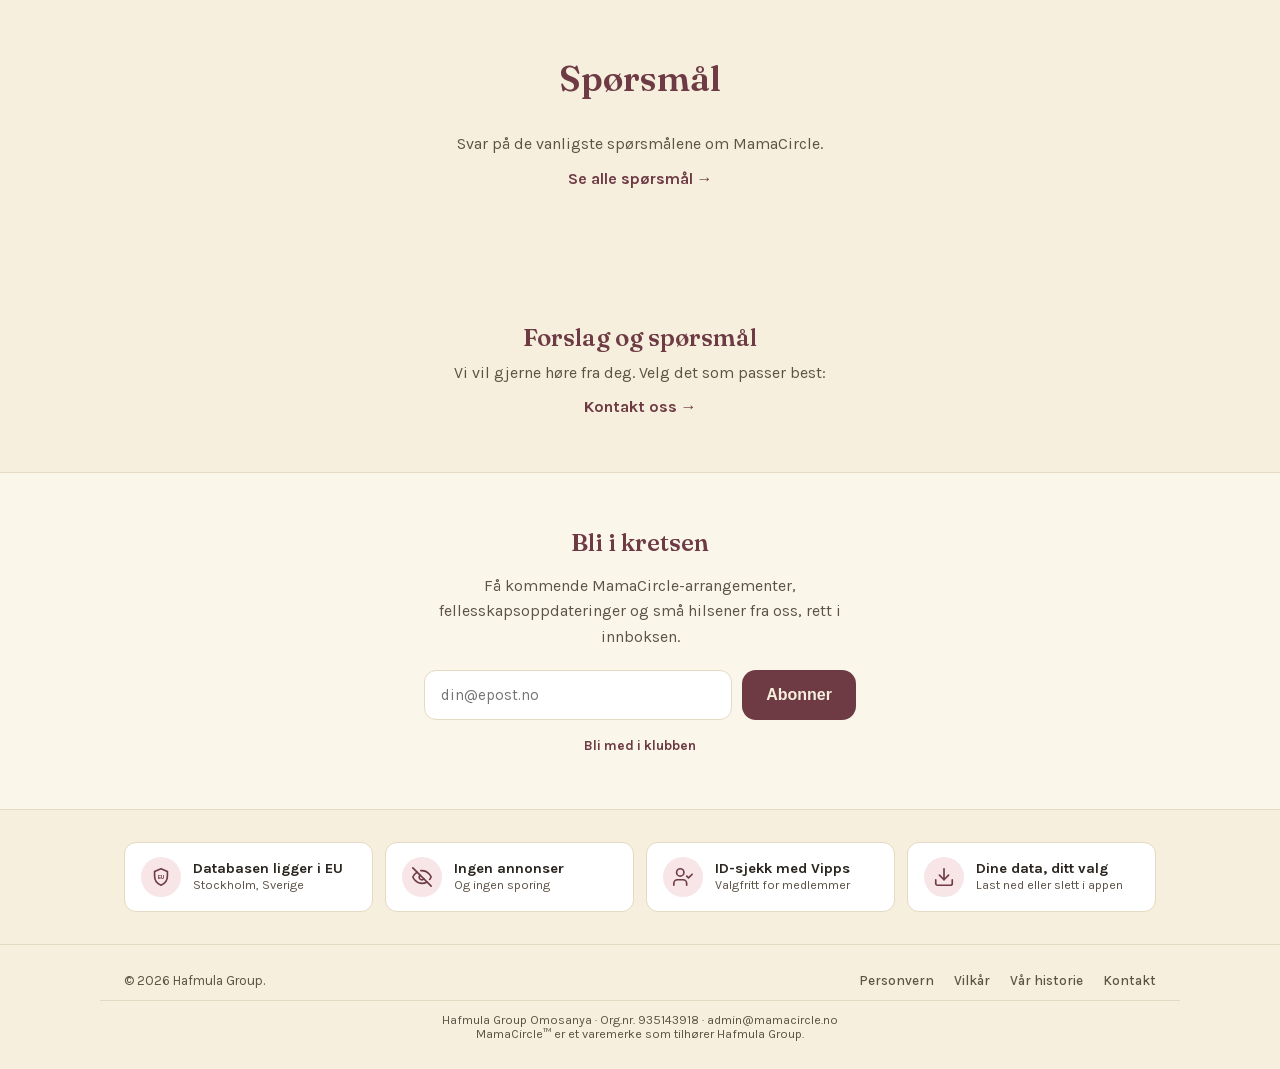
==== commit de2f9540: "Site sweep: events are live, child profile line, footer fallback, dead text - FAQ q6 said the events" ====
--- a/index.html
+++ b/index.html
@@ -144,7 +144,7 @@
       <div class="privacy-copy">
         <h2 data-i18n="privacy.heading">Bygget med omtanke</h2>
         <ul class="privacy-list">
-          <li data-i18n="privacy.item1">Personvern først: aldri nøyaktig hjemadresse, og barnets profil bruker kun kallenavn og fødselsmåned, aldri fullt fødselsdato eller navn</li>
+          <li data-i18n="privacy.item1">Personvern først: aldri nøyaktig hjemadresse, og barnets profil bruker kun kallenavn, fødselsmåned og -år og et valgfritt bilde, aldri full fødselsdato eller navn</li>
           <li data-i18n="privacy.item2">Ingen annonser, og ingen analyse- eller sporingsverktøy av noe slag</li>
           <li data-i18n="privacy.item3">Rapportering og blokkering er innebygd fra dag én</li>
           <li data-i18n="privacy.item4">Full mørk modus</li>
@@ -285,7 +285,7 @@
       <a href="contact.html" data-i18n="footer.contact">Kontakt</a>
     </div>
   </div>
-  <div class="wrap footer-legal" data-i18n="footer.legal">Hafmula Group Omosanya &middot; Org.nr. 935143918 &middot; <a href="mailto:admin@mamacircle.no">admin@mamacircle.no</a></div>
+  <div class="wrap footer-legal" data-i18n="footer.legal">Hafmula Group Omosanya &middot; Org.nr. 935143918 &middot; <a href="mailto:admin@mamacircle.no">admin@mamacircle.no</a><br>MamaCircle™ er et varemerke som tilhører Hafmula Group.</div>
 </footer>
 
 <script src="i18n.js"></script>
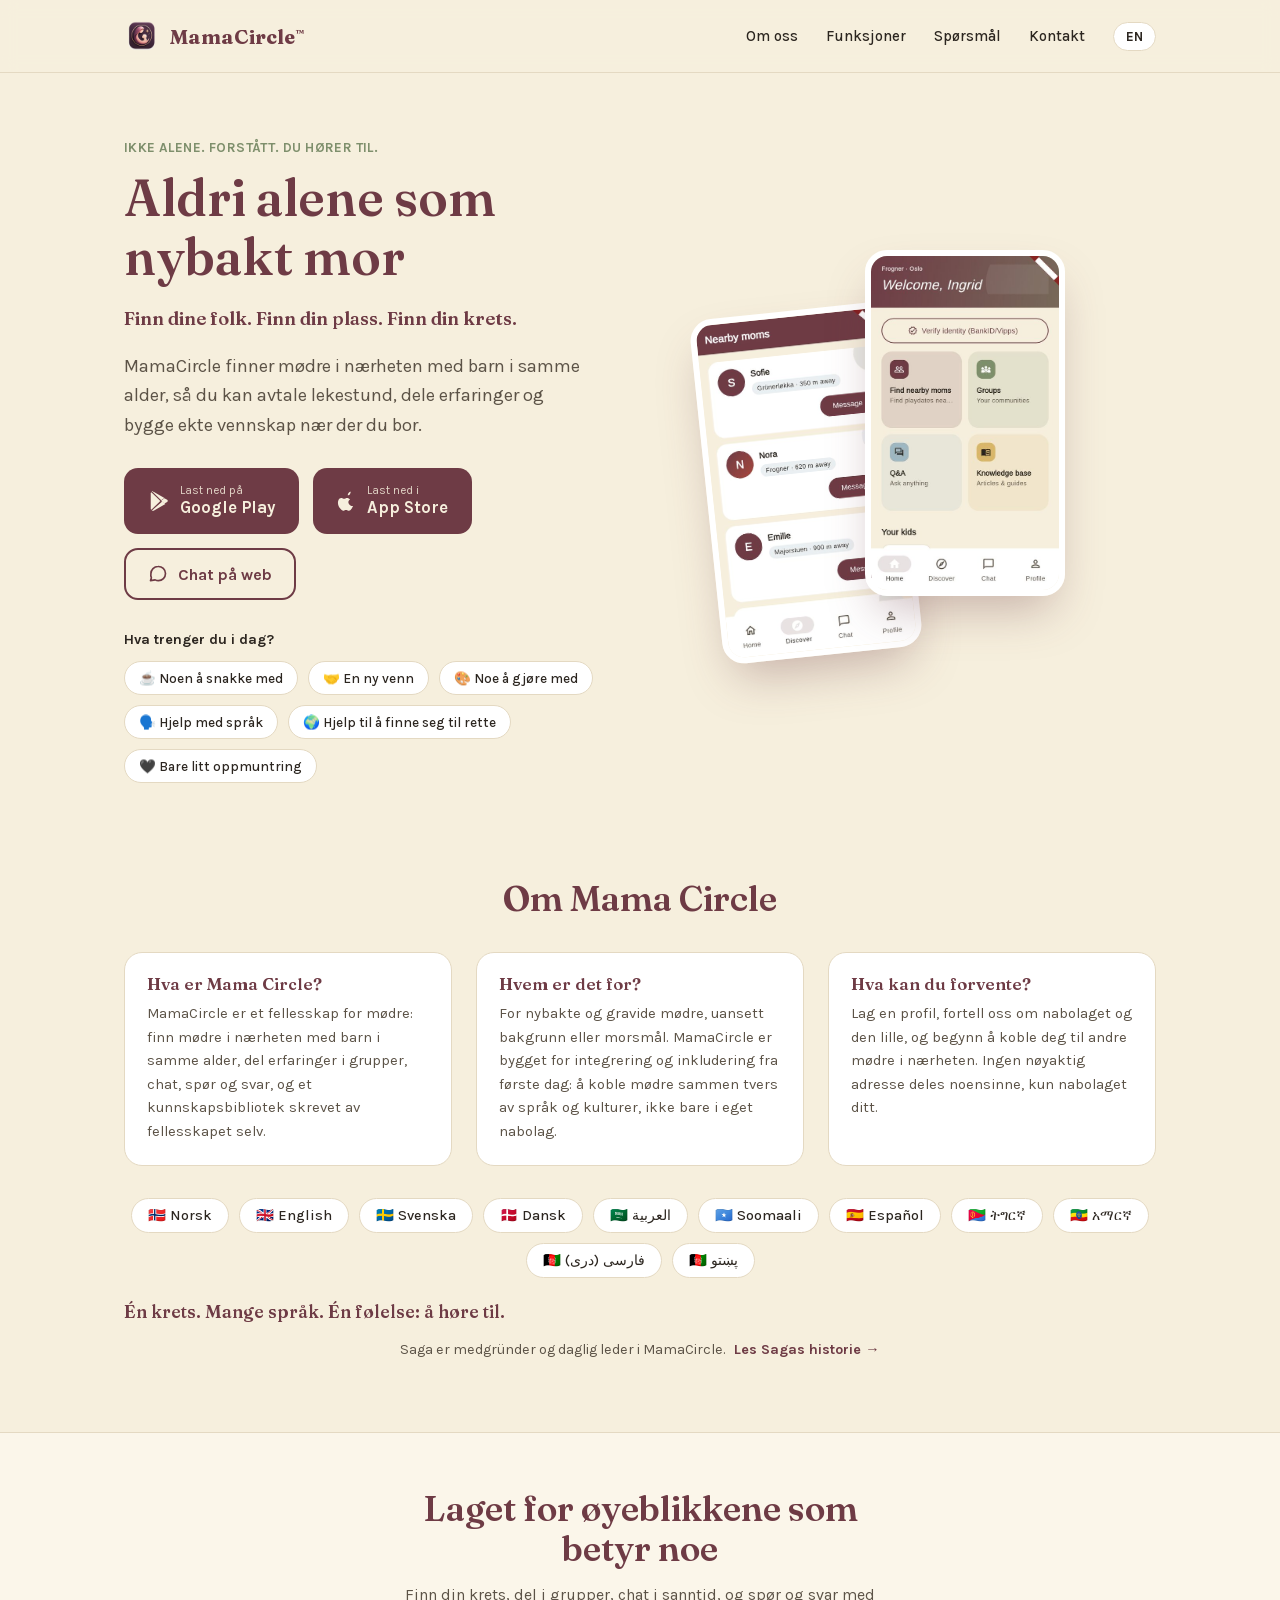
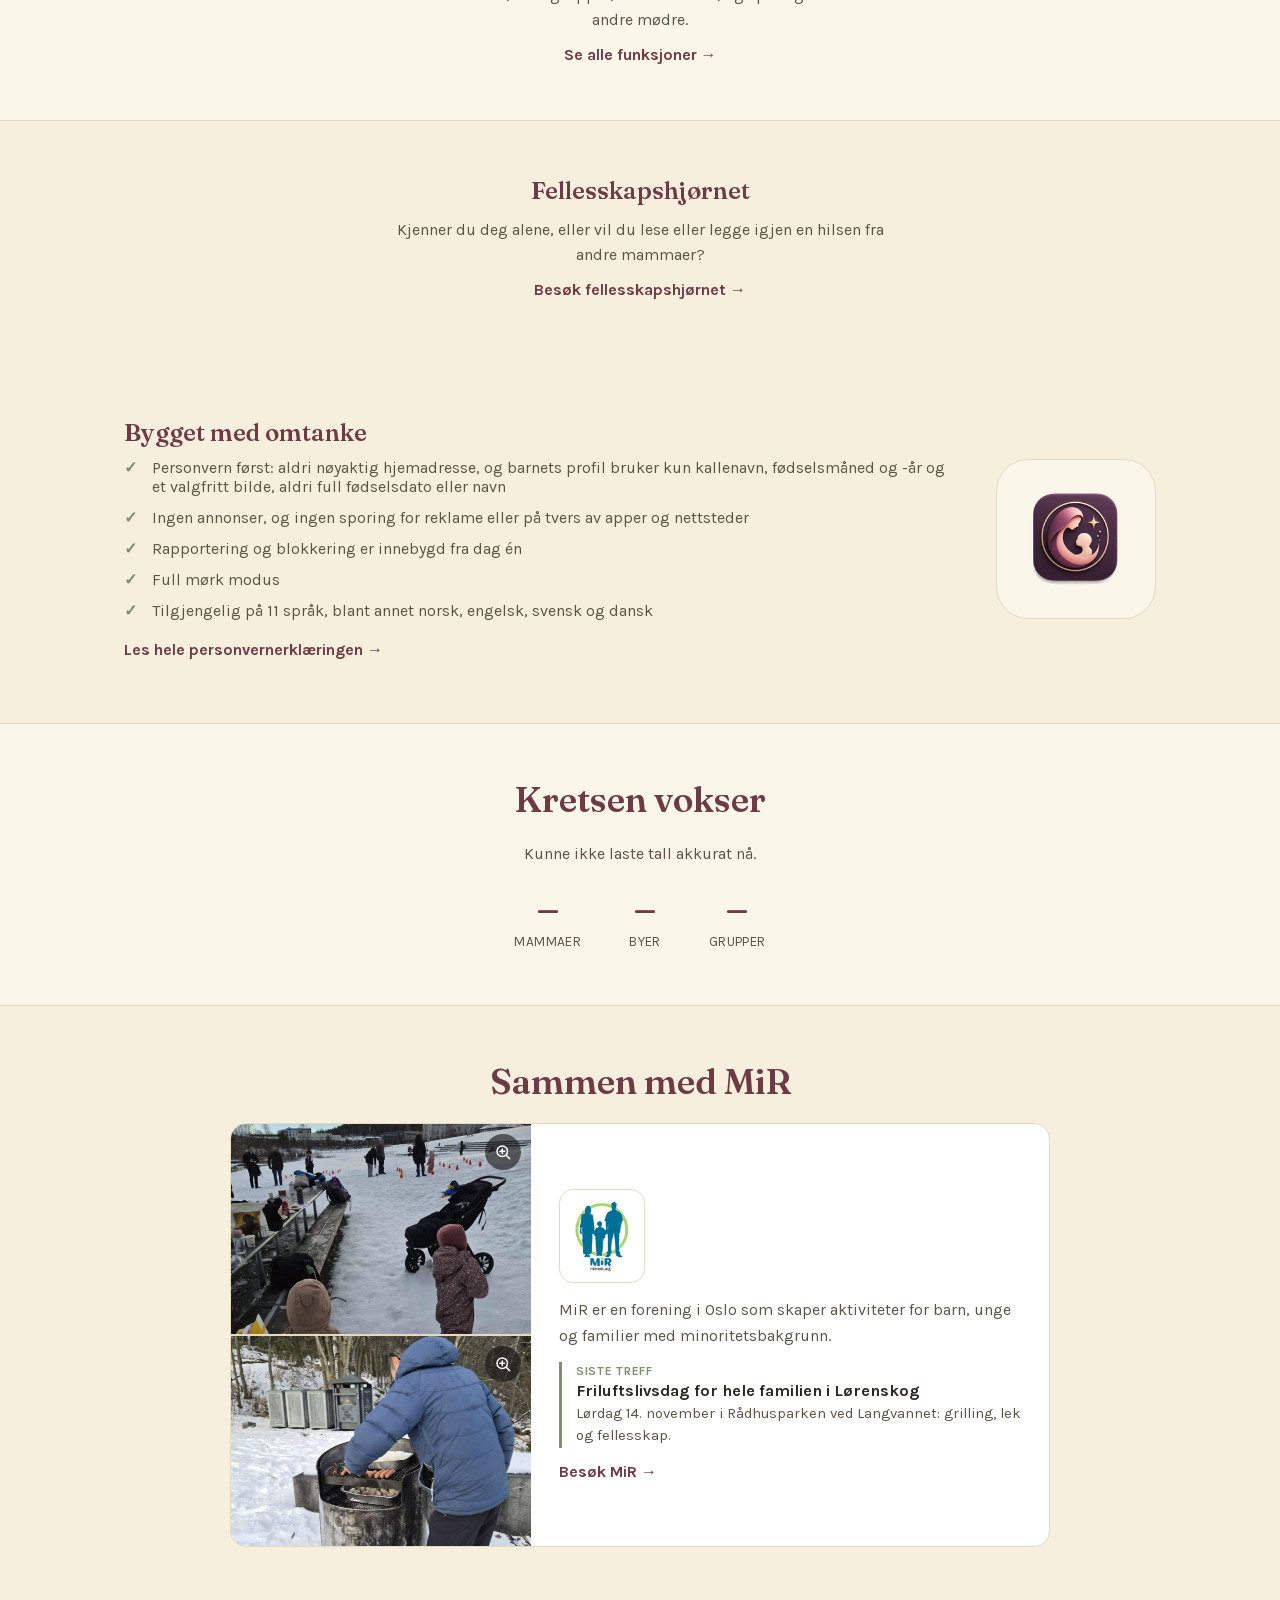
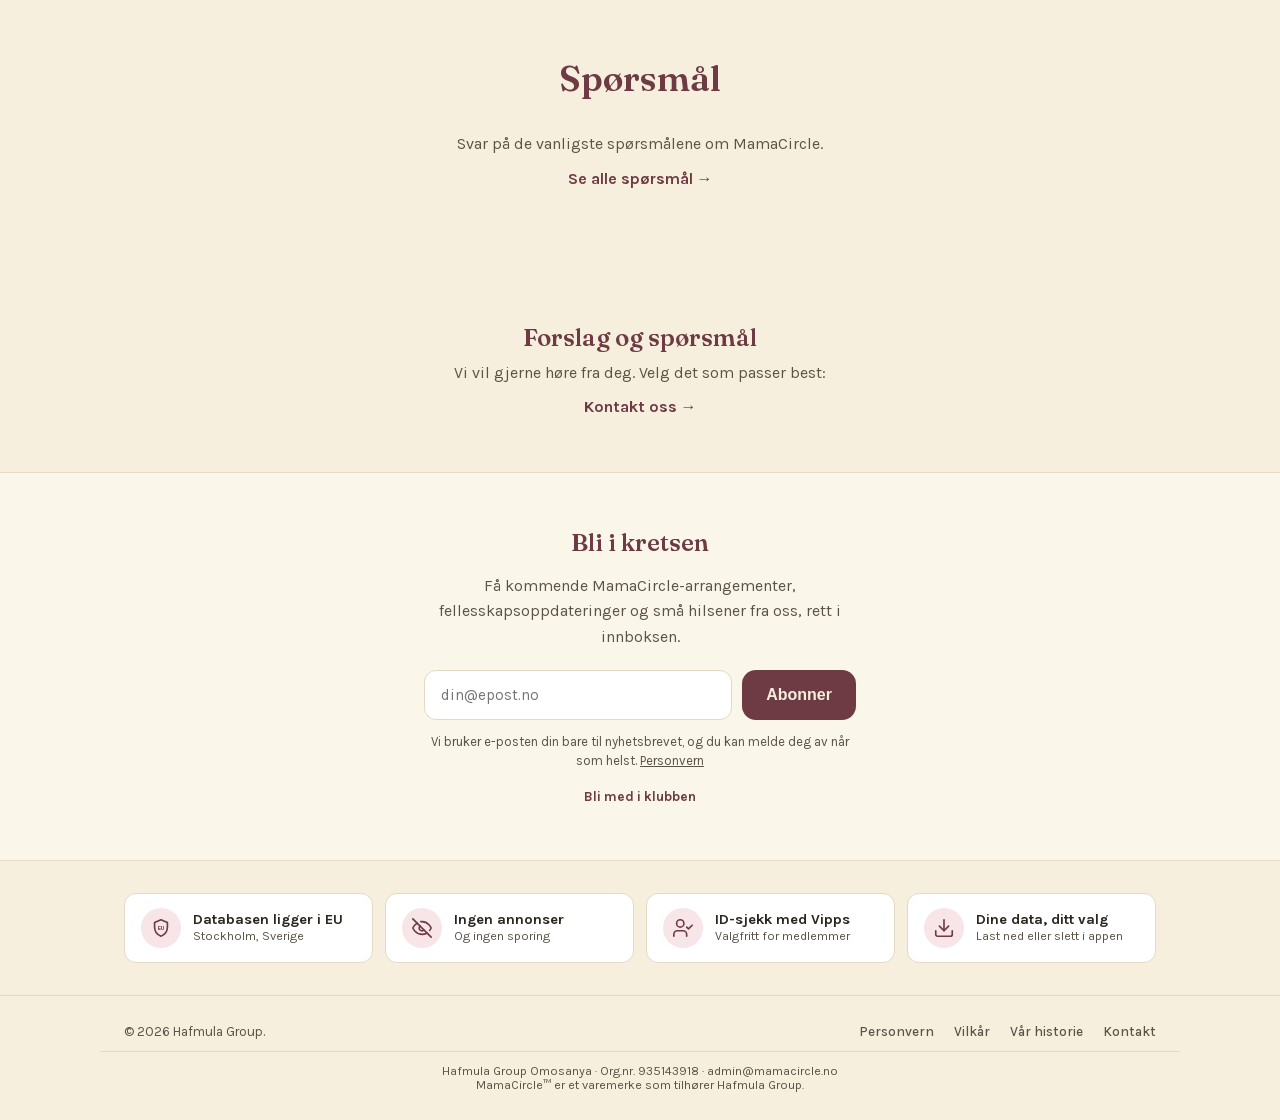
==== commit 610f3ce0: "Privacy lines: no "no analytics" claim, a line under each form - The privacy list no longer says "no" ====
--- a/index.html
+++ b/index.html
@@ -145,7 +145,7 @@
         <h2 data-i18n="privacy.heading">Bygget med omtanke</h2>
         <ul class="privacy-list">
           <li data-i18n="privacy.item1">Personvern først: aldri nøyaktig hjemadresse, og barnets profil bruker kun kallenavn, fødselsmåned og -år og et valgfritt bilde, aldri full fødselsdato eller navn</li>
-          <li data-i18n="privacy.item2">Ingen annonser, og ingen analyse- eller sporingsverktøy av noe slag</li>
+          <li data-i18n="privacy.item2">Ingen annonser, og ingen sporing for reklame eller på tvers av apper og nettsteder</li>
           <li data-i18n="privacy.item3">Rapportering og blokkering er innebygd fra dag én</li>
           <li data-i18n="privacy.item4">Full mørk modus</li>
           <li data-i18n="privacy.item5">Tilgjengelig på 11 språk, blant annet norsk, engelsk, svensk og dansk</li>
@@ -244,6 +244,7 @@
                aria-label="Email">
         <button type="submit" class="btn btn-primary" data-i18n="newsletter.button">Abonner</button>
       </form>
+      <p class="newsletter-privacy" data-i18n="newsletter.privacy">Vi bruker e-posten din bare til nyhetsbrevet, og du kan melde deg av når som helst. <a href="https://cashmula.github.io/mamacircle-legal/#website" target="_blank" rel="noopener">Personvern</a></p>
       <p id="newsletter-status" class="newsletter-status" hidden></p>
       <a class="link-more newsletter-secondary" href="#top" data-i18n="joinclub.button">Bli med i klubben</a>
     </div>
--- a/styles.css
+++ b/styles.css
@@ -742,3 +742,8 @@
   .zoom-icon { transition: none; }
   .photo-zoom:hover .zoom-icon { transform: none; }
 }
+
+/* One line under the newsletter form: what the address is used for, and
+   where the policy says more (2026-11-18). */
+.newsletter-privacy { margin: 12px auto 0; max-width: 520px; font-size: .82rem; line-height: 1.5; color: var(--ink-soft); }
+.newsletter-privacy a { color: var(--ink-soft); text-decoration: underline; }
